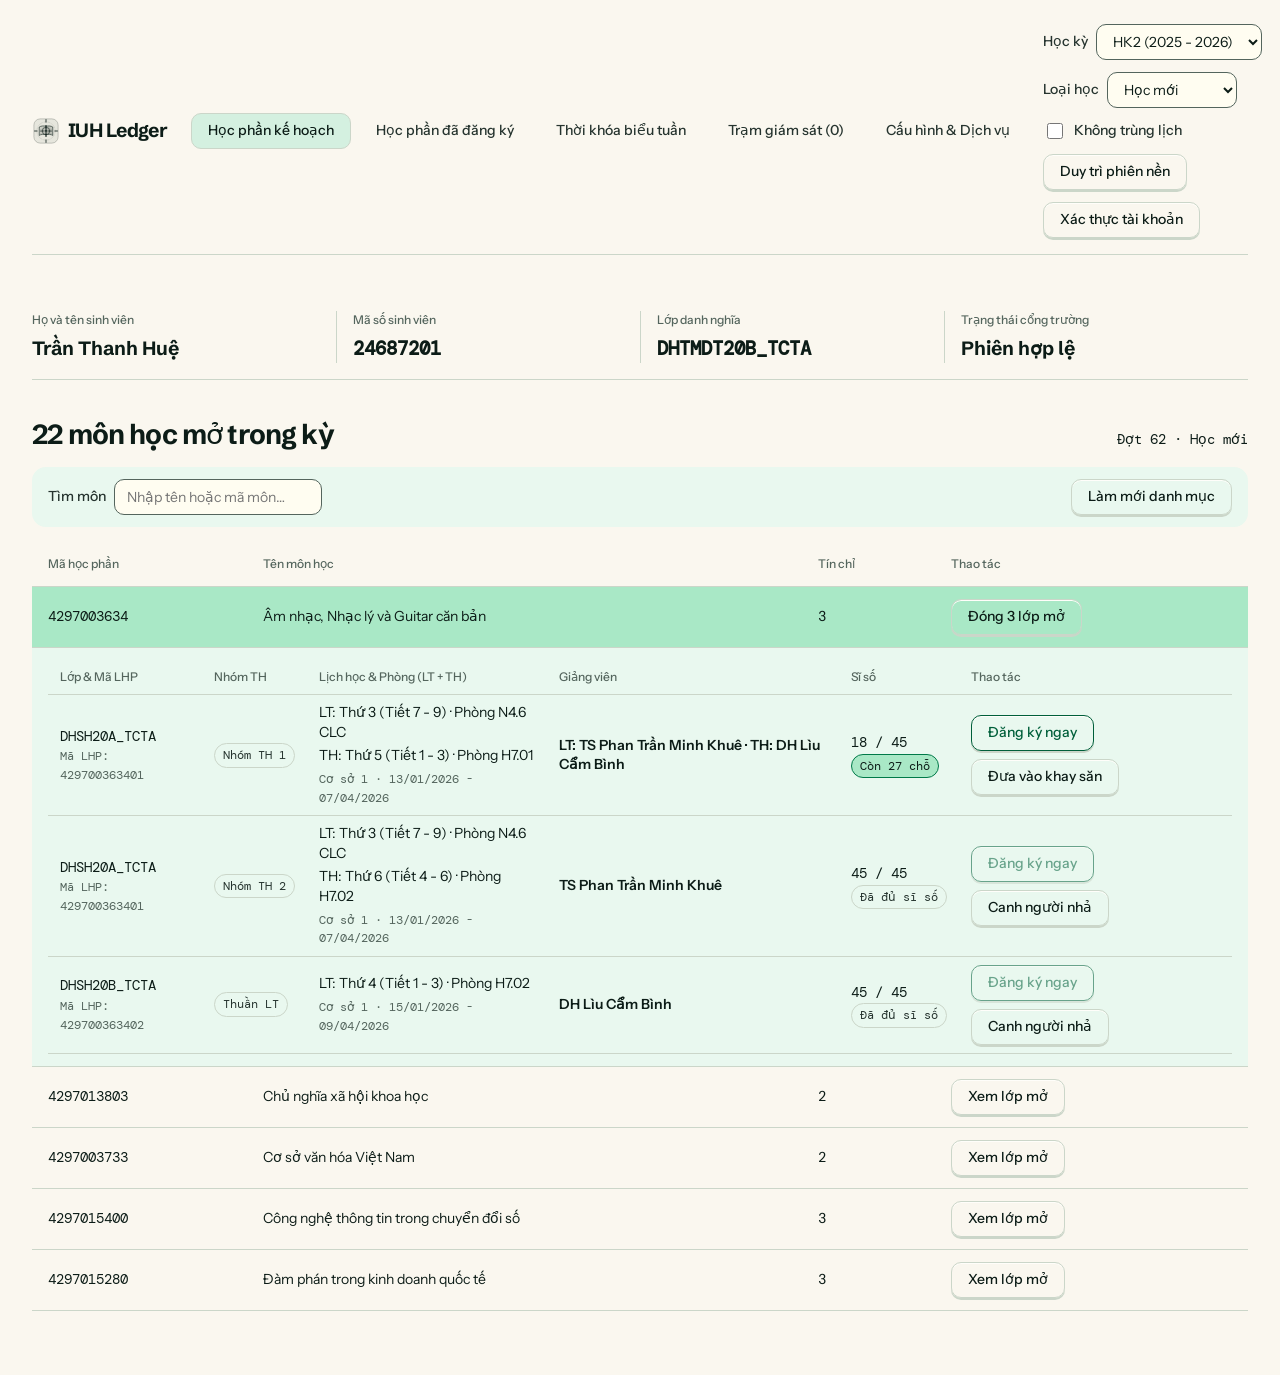
==== iuh_sniper/gui/index.html @ 6d338f67 "feat: initialize IUH Ledger desktop application with weekly schedule, watchdog, and settings" ====
<!DOCTYPE html>
<html lang="vi">
<head>
  <meta charset="UTF-8">
  <meta name="viewport" content="width=device-width, initial-scale=1.0">
  <title>Sổ cái đăng ký học phần IUH</title>
  <meta name="description" content="Trạm điều phối đăng ký học phần, tra cứu lịch giảng viên và canh lớp tự động trên cổng thông tin sinh viên IUH.">
  <link rel="preconnect" href="https://fonts.googleapis.com">
  <link rel="preconnect" href="https://fonts.gstatic.com" crossorigin>
  <link href="https://fonts.googleapis.com/css2?family=DM+Mono:wght@400;500&family=Instrument+Sans:wght@400;500&family=Schibsted+Grotesk:wght@700&display=swap" rel="stylesheet">
  <link rel="stylesheet" href="./app.css">
  <link rel="icon" href="data:image/svg+xml,%3Csvg xmlns='http://www.w3.org/2000/svg' viewBox='0 0 240 240'%3E%3Crect x='16' y='16' width='208' height='208' rx='54' fill='%23186e55'/%3E%3Ccircle cx='120' cy='120' r='78' stroke='white' stroke-width='4' stroke-dasharray='5 7' fill='none'/%3E%3Ccircle cx='120' cy='120' r='32' stroke='white' stroke-width='5' fill='none'/%3E%3Ccircle cx='120' cy='120' r='10' fill='%232eb68a'/%3E%3C/svg%3E">
</head>
<body>
  <div class="shell">
    <header class="topbar">
      <div class="topbar__left">
        <a href="#ledger" class="wordmark" aria-label="Trang chủ sổ đăng ký IUH">
          <svg class="wordmark-logo" viewBox="0 0 240 240" width="28" height="28" fill="none" aria-hidden="true">
            <rect x="16" y="16" width="208" height="208" rx="54" fill="currentColor" fill-opacity="0.08" stroke="currentColor" stroke-width="6" stroke-opacity="0.3"/>
            <line x1="120" y1="22" x2="120" y2="44" stroke="currentColor" stroke-width="7" stroke-linecap="round"/>
            <line x1="120" y1="196" x2="120" y2="218" stroke="currentColor" stroke-width="7" stroke-linecap="round"/>
            <line x1="22" y1="120" x2="44" y2="120" stroke="currentColor" stroke-width="7" stroke-linecap="round"/>
            <line x1="196" y1="120" x2="218" y2="120" stroke="currentColor" stroke-width="7" stroke-linecap="round"/>
            <circle cx="120" cy="120" r="78" stroke="currentColor" stroke-width="4" stroke-dasharray="5 7" stroke-opacity="0.4"/>
            <path d="M120 72 L120 168" stroke="currentColor" stroke-width="6" stroke-linecap="round"/>
            <path d="M120 80 C102 74, 76 76, 62 86 L62 158 C76 148, 102 146, 120 152" stroke="currentColor" stroke-width="5" stroke-linejoin="round" fill="currentColor" fill-opacity="0.12"/>
            <path d="M120 80 C138 74, 164 76, 178 86 L178 158 C164 148, 138 146, 120 152" stroke="currentColor" stroke-width="5" stroke-linejoin="round" fill="currentColor" fill-opacity="0.18"/>
            <line x1="72" y1="108" x2="110" y2="102" stroke="currentColor" stroke-width="3" stroke-linecap="round" stroke-opacity="0.3"/>
            <line x1="72" y1="124" x2="110" y2="118" stroke="currentColor" stroke-width="3" stroke-linecap="round" stroke-opacity="0.3"/>
            <line x1="72" y1="140" x2="110" y2="134" stroke="currentColor" stroke-width="3" stroke-linecap="round" stroke-opacity="0.3"/>
            <line x1="130" y1="102" x2="168" y2="108" stroke="currentColor" stroke-width="3" stroke-linecap="round" stroke-opacity="0.3"/>
            <line x1="130" y1="118" x2="168" y2="124" stroke="currentColor" stroke-width="3" stroke-linecap="round" stroke-opacity="0.3"/>
            <line x1="130" y1="134" x2="168" y2="140" stroke="currentColor" stroke-width="3" stroke-linecap="round" stroke-opacity="0.3"/>
            <circle cx="120" cy="120" r="32" stroke="currentColor" stroke-width="5"/>
            <line x1="74" y1="120" x2="104" y2="120" stroke="currentColor" stroke-width="6" stroke-linecap="round"/>
            <line x1="136" y1="120" x2="166" y2="120" stroke="currentColor" stroke-width="6" stroke-linecap="round"/>
            <line x1="120" y1="74" x2="120" y2="104" stroke="currentColor" stroke-width="6" stroke-linecap="round"/>
            <line x1="120" y1="136" x2="120" y2="166" stroke="currentColor" stroke-width="6" stroke-linecap="round"/>
            <circle cx="120" cy="120" r="10" fill="currentColor"/>
            <circle cx="120" cy="120" r="4" fill="var(--color-paper, #ffffff)"/>
          </svg>
          <span>IUH Ledger</span>
        </a>
        <nav class="nav-tabs" aria-label="Điều hướng học phần">
          <button type="button" class="tab-btn" id="tab-open" aria-selected="true" onclick="switchView('open')">Học phần kế hoạch</button>
          <button type="button" class="tab-btn" id="tab-registered" aria-selected="false" onclick="switchView('registered')">Học phần đã đăng ký</button>
          <button type="button" class="tab-btn" id="tab-schedule" aria-selected="false" onclick="switchView('schedule')">Thời khóa biểu tuần</button>
          <button type="button" class="tab-btn" id="tab-sniper" aria-selected="false" onclick="switchView('sniper')">Trạm giám sát (0)</button>
          <button type="button" class="tab-btn" id="tab-settings" aria-selected="false" onclick="switchView('settings')">Cấu hình &amp; Dịch vụ</button>
        </nav>
      </div>

      <div class="topbar__right">
        <div class="control-group">
          <label for="semester-select" class="control-label">Học kỳ</label>
          <select id="semester-select" name="semester" class="field-select" onchange="onSemesterChange(this.value)">
            <option value="66">HK3 (2026 - 2027)</option>
            <option value="65">HK2 (2026 - 2027)</option>
            <option value="64">HK1 (2026 - 2027)</option>
            <option value="63">HK3 (2025 - 2026)</option>
            <option value="62" selected>HK2 (2025 - 2026)</option>
            <option value="61">HK1 (2025 - 2026)</option>
            <option value="60">HK3 (2024 - 2025)</option>
            <option value="59">HK2 (2024 - 2025)</option>
            <option value="58">HK1 (2024 - 2025)</option>
          </select>
        </div>

        <div class="control-group">
          <label for="loai-dk-select" class="control-label">Loại học</label>
          <select id="loai-dk-select" name="loai_dk" class="field-select" onchange="onFilterChange()">
            <option value="1" selected>Học mới</option>
            <option value="2">Học lại</option>
            <option value="3">Học cải thiện</option>
          </select>
        </div>

        <label for="chk-no-conflict" class="checkbox-control">
          <input type="checkbox" id="chk-no-conflict" name="no_conflict" onchange="onFilterChange()">
          <span>Không trùng lịch</span>
        </label>

        <button type="button" class="btn" id="btn-radar-toggle" onclick="toggleRadar()">
          <span id="radar-label">Duy trì phiên nền</span>
        </button>

        <button type="button" class="btn" id="btn-auth-modal" onclick="openLoginModal()">
          Xác thực tài khoản
        </button>
      </div>
    </header>

    <section class="student-bar" aria-label="Hồ sơ sinh viên đang phiên">
      <div class="stat-item">
        <span class="stat-title">Họ và tên sinh viên</span>
        <span class="stat-value" id="profile-name">Trần Thanh Huệ</span>
      </div>
      <div class="stat-item">
        <span class="stat-title">Mã số sinh viên</span>
        <span class="stat-value mono" id="profile-mssv">24687201</span>
      </div>
      <div class="stat-item">
        <span class="stat-title">Lớp danh nghĩa</span>
        <span class="stat-value mono" id="profile-class">DHTMDT20B_TCTA</span>
      </div>
      <div class="stat-item">
        <span class="stat-title">Trạng thái cổng trường</span>
        <span class="stat-value" id="portal-status">Phiên hợp lệ</span>
      </div>
    </section>

    <main class="work-grid" id="ledger">
      <!-- LEFT COLUMN: MAIN LEDGER -->
      <section class="ledger-section" id="view-open" aria-labelledby="heading-open-subjects">
        <div class="section-header">
          <h1 id="heading-open-subjects">22 môn học mở trong kỳ</h1>
          <span class="mono" id="subject-count-meta">Đợt 62 · Học mới</span>
        </div>

        <div class="filter-bar">
          <div class="control-group">
            <label for="subject-search" class="control-label">Tìm môn</label>
            <input type="search" id="subject-search" name="search" class="field-input" placeholder="Nhập tên hoặc mã môn…" oninput="filterSubjects(this.value)">
          </div>
          <button type="button" class="btn" onclick="reloadSubjects()">Làm mới danh mục</button>
        </div>

        <div id="inline-action-banner" class="inline-banner" role="status" aria-live="polite" hidden></div>

        <!-- STATE 1: LOADING -->
        <div class="state-panel" id="state-loading" hidden>
          <h2>Đang đồng bộ danh mục môn học từ cổng trường</h2>
          <div class="skeleton-line"></div>
          <div class="skeleton-line"></div>
          <div class="skeleton-line"></div>
        </div>

        <!-- STATE 2: EMPTY -->
        <div class="state-panel" id="state-empty" hidden>
          <h2>Chưa có môn học nào mở trong học kỳ này</h2>
          <p>Học kỳ được chọn hiện chưa công bố danh sách học phần cho khóa của bạn.</p>
          <button type="button" class="btn" onclick="onSemesterChange('62')">Chuyển về HK2 (2025 - 2026)</button>
        </div>

        <!-- STATE 3: ERROR -->
        <div class="state-panel" id="state-error" hidden>
          <h2>Không thể tải dữ liệu từ sv.iuh.edu.vn</h2>
          <p id="error-detail-text">Phiên làm việc đã hết hạn hoặc máy chủ trường đang phản hồi chậm.</p>
          <button type="button" class="btn" onclick="openLoginModal()">Xác thực lại phiên</button>
        </div>

        <!-- STATE 4: FULL LEDGER TABLE -->
        <div id="state-full">
          <table class="ledger-table" aria-label="Danh mục môn học chờ đăng ký">
            <thead>
              <tr>
                <th scope="col">Mã học phần</th>
                <th scope="col">Tên môn học</th>
                <th scope="col">Tín chỉ</th>
                <th scope="col">Thao tác</th>
              </tr>
            </thead>
            <tbody id="subjects-tbody">
              <tr class="ledger-row ledger-row--selected" data-mamh="003634" data-mahp="4297003634" data-mamoncha="" tabindex="0" aria-expanded="true" onmouseenter="prefetchSubjectClasses('003634', '4297003634', 'Âm nhạc, Nhạc lý và Guitar căn bản', '')" onclick="inspectSubjectClasses('003634', '4297003634', 'Âm nhạc, Nhạc lý và Guitar căn bản', '')" onkeydown="handleRowKey(event, '003634', '4297003634', 'Âm nhạc, Nhạc lý và Guitar căn bản', '')">
                <td class="mono">4297003634</td>
                <td>Âm nhạc, Nhạc lý và Guitar căn bản</td>
                <td class="num">3</td>
                <td>
                  <button type="button" class="btn" id="btn-inspect-003634" onclick="event.stopPropagation(); inspectSubjectClasses('003634', '4297003634', 'Âm nhạc, Nhạc lý và Guitar căn bản', '')">Đóng 3 lớp mở</button>
                </td>
              </tr>
              <tr id="drawer-003634">
                <td colspan="4" class="class-drawer">
                  <table class="ledger-table" aria-label="Danh sách lớp học phần Âm nhạc">
                    <thead>
                      <tr>
                        <th scope="col">Lớp &amp; Mã LHP</th>
                        <th scope="col">Nhóm TH</th>
                        <th scope="col">Lịch học &amp; Phòng (LT + TH)</th>
                        <th scope="col">Giảng viên</th>
                        <th scope="col">Sĩ số</th>
                        <th scope="col">Thao tác</th>
                      </tr>
                    </thead>
                    <tbody>
                      <tr>
                        <td>
                          <div class="mono">DHSH20A_TCTA</div>
                          <div class="schedule-meta">Mã LHP: 429700363401</div>
                        </td>
                        <td><span class="stamp-badge stamp-badge--neutral">Nhóm TH 1</span></td>
                        <td>
                          <div class="schedule-stack">
                            <div class="schedule-line">LT: Thứ 3 (Tiết 7 - 9) · Phòng N4.6 CLC</div>
                            <div class="schedule-line">TH: Thứ 5 (Tiết 1 - 3) · Phòng H7.01</div>
                            <div class="schedule-meta">Cơ sở 1 · 13/01/2026 - 07/04/2026</div>
                          </div>
                        </td>
                        <td>
                          <div class="lecturer-name">LT: TS Phan Trần Minh Khuê · TH: DH Lìu Cẩm Bình</div>
                        </td>
                        <td>
                          <div class="mono">18 / 45</div>
                          <div><span class="stamp-badge">Còn 27 chỗ</span></div>
                        </td>
                        <td>
                          <div class="btn-row-actions">
                            <button type="button" class="btn btn--accent-outline" onclick="triggerDirectRegister('62', 'CqLpKkViKTvbXLsCooUfPg', 1, 1, '', 'Âm nhạc, Nhạc lý và Guitar căn bản', 'DHSH20A_TCTA')">Đăng ký ngay</button>
                            <button type="button" class="btn" onclick="addTargetToQueue('62', '003634', '4297003634', 'Âm nhạc, Nhạc lý và Guitar căn bản', 'CqLpKkViKTvbXLsCooUfPg', 'DHSH20A_TCTA', 1, 1, '')">Đưa vào khay săn</button>
                          </div>
                        </td>
                      </tr>
                      <tr>
                        <td>
                          <div class="mono">DHSH20A_TCTA</div>
                          <div class="schedule-meta">Mã LHP: 429700363401</div>
                        </td>
                        <td><span class="stamp-badge stamp-badge--neutral">Nhóm TH 2</span></td>
                        <td>
                          <div class="schedule-stack">
                            <div class="schedule-line">LT: Thứ 3 (Tiết 7 - 9) · Phòng N4.6 CLC</div>
                            <div class="schedule-line">TH: Thứ 6 (Tiết 4 - 6) · Phòng H7.02</div>
                            <div class="schedule-meta">Cơ sở 1 · 13/01/2026 - 07/04/2026</div>
                          </div>
                        </td>
                        <td>
                          <div class="lecturer-name">TS Phan Trần Minh Khuê</div>
                        </td>
                        <td>
                          <div class="mono">45 / 45</div>
                          <div><span class="stamp-badge stamp-badge--neutral">Đã đủ sĩ số</span></div>
                        </td>
                        <td>
                          <div class="btn-row-actions">
                            <button type="button" class="btn btn--accent-outline" disabled>Đăng ký ngay</button>
                            <button type="button" class="btn" onclick="addTargetToQueue('62', '003634', '4297003634', 'Âm nhạc, Nhạc lý và Guitar căn bản', 'CqLpKkViKTvbXLsCooUfPg', 'DHSH20A_TCTA', 2, 1, '')">Canh người nhả</button>
                          </div>
                        </td>
                      </tr>
                      <tr>
                        <td>
                          <div class="mono">DHSH20B_TCTA</div>
                          <div class="schedule-meta">Mã LHP: 429700363402</div>
                        </td>
                        <td><span class="stamp-badge stamp-badge--neutral">Thuần LT</span></td>
                        <td>
                          <div class="schedule-stack">
                            <div class="schedule-line">LT: Thứ 4 (Tiết 1 - 3) · Phòng H7.02</div>
                            <div class="schedule-meta">Cơ sở 1 · 15/01/2026 - 09/04/2026</div>
                          </div>
                        </td>
                        <td>
                          <div class="lecturer-name">DH Lìu Cẩm Bình</div>
                        </td>
                        <td>
                          <div class="mono">45 / 45</div>
                          <div><span class="stamp-badge stamp-badge--neutral">Đã đủ sĩ số</span></div>
                        </td>
                        <td>
                          <div class="btn-row-actions">
                            <button type="button" class="btn btn--accent-outline" disabled>Đăng ký ngay</button>
                            <button type="button" class="btn" onclick="addTargetToQueue('62', '003634', '4297003634', 'Âm nhạc, Nhạc lý và Guitar căn bản', 'sLeefKjYzKhtMOL0u6nFtg', 'DHSH20B_TCTA', null, 1, '')">Canh người nhả</button>
                          </div>
                        </td>
                      </tr>
                    </tbody>
                  </table>
                </td>
              </tr>
              <tr class="ledger-row" data-mamh="013803" data-mahp="4297013803" data-mamoncha="" tabindex="0" aria-expanded="false" onmouseenter="prefetchSubjectClasses('013803', '4297013803', 'Chủ nghĩa xã hội khoa học', '')" onclick="inspectSubjectClasses('013803', '4297013803', 'Chủ nghĩa xã hội khoa học', '')" onkeydown="handleRowKey(event, '013803', '4297013803', 'Chủ nghĩa xã hội khoa học', '')">
                <td class="mono">4297013803</td>
                <td>Chủ nghĩa xã hội khoa học</td>
                <td class="num">2</td>
                <td>
                  <button type="button" class="btn" id="btn-inspect-013803" onclick="event.stopPropagation(); inspectSubjectClasses('013803', '4297013803', 'Chủ nghĩa xã hội khoa học', '')">Xem lớp mở</button>
                </td>
              </tr>
              <tr class="ledger-row" data-mamh="003733" data-mahp="4297003733" data-mamoncha="" tabindex="0" aria-expanded="false" onmouseenter="prefetchSubjectClasses('003733', '4297003733', 'Cơ sở văn hóa Việt Nam', '')" onclick="inspectSubjectClasses('003733', '4297003733', 'Cơ sở văn hóa Việt Nam', '')" onkeydown="handleRowKey(event, '003733', '4297003733', 'Cơ sở văn hóa Việt Nam', '')">
                <td class="mono">4297003733</td>
                <td>Cơ sở văn hóa Việt Nam</td>
                <td class="num">2</td>
                <td>
                  <button type="button" class="btn" id="btn-inspect-003733" onclick="event.stopPropagation(); inspectSubjectClasses('003733', '4297003733', 'Cơ sở văn hóa Việt Nam', '')">Xem lớp mở</button>
                </td>
              </tr>
              <tr class="ledger-row" data-mamh="015400" data-mahp="4297015400" data-mamoncha="" tabindex="0" aria-expanded="false" onmouseenter="prefetchSubjectClasses('015400', '4297015400', 'Công nghệ thông tin trong chuyển đổi số', '')" onclick="inspectSubjectClasses('015400', '4297015400', 'Công nghệ thông tin trong chuyển đổi số', '')" onkeydown="handleRowKey(event, '015400', '4297015400', 'Công nghệ thông tin trong chuyển đổi số', '')">
                <td class="mono">4297015400</td>
                <td>Công nghệ thông tin trong chuyển đổi số</td>
                <td class="num">3</td>
                <td>
                  <button type="button" class="btn" id="btn-inspect-015400" onclick="event.stopPropagation(); inspectSubjectClasses('015400', '4297015400', 'Công nghệ thông tin trong chuyển đổi số', '')">Xem lớp mở</button>
                </td>
              </tr>
              <tr class="ledger-row" data-mamh="015280" data-mahp="4297015280" data-mamoncha="" tabindex="0" aria-expanded="false" onmouseenter="prefetchSubjectClasses('015280', '4297015280', 'Đàm phán trong kinh doanh quốc tế', '')" onclick="inspectSubjectClasses('015280', '4297015280', 'Đàm phán trong kinh doanh quốc tế', '')" onkeydown="handleRowKey(event, '015280', '4297015280', 'Đàm phán trong kinh doanh quốc tế', '')">
                <td class="mono">4297015280</td>
                <td>Đàm phán trong kinh doanh quốc tế</td>
                <td class="num">3</td>
                <td>
                  <button type="button" class="btn" id="btn-inspect-015280" onclick="event.stopPropagation(); inspectSubjectClasses('015280', '4297015280', 'Đàm phán trong kinh doanh quốc tế', '')">Xem lớp mở</button>
                </td>
              </tr>
            </tbody>
          </table>
        </div>
      </section>

      <!-- REGISTERED COURSES VIEW (Hidden by default, shown when tab switched) -->
      <section class="ledger-section" id="view-registered" aria-labelledby="heading-registered" hidden>
        <div class="section-header">
          <h2 id="heading-registered">6 lớp học phần đã đăng ký (18 tín chỉ)</h2>
          <span class="mono" id="registered-tuition-total">21.600.000 VND</span>
        </div>

        <table class="ledger-table" aria-label="Các lớp đã đăng ký trong kỳ">
          <thead>
            <tr>
              <th scope="col">Mã lớp</th>
              <th scope="col">Môn học</th>
              <th scope="col">Lớp dự kiến</th>
              <th scope="col">Tín chỉ</th>
              <th scope="col">Nhóm TH</th>
              <th scope="col">Học phí</th>
              <th scope="col">Trạng thái</th>
              <th scope="col">Thao tác</th>
            </tr>
          </thead>
          <tbody id="registered-tbody">
            <tr class="ledger-row" tabindex="0" onclick="inspectRegisteredSchedule('10393865', 'b2mZrrfJsGQeNAjxeLMM2Q', 'Cơ sở dữ liệu', 'DHTMDT20B_TCTA')">
              <td class="mono">429701765902</td>
              <td>Cơ sở dữ liệu</td>
              <td class="mono">DHTMDT20B_TCTA</td>
              <td class="num">3</td>
              <td class="mono">1</td>
              <td class="mono">3.600.000</td>
              <td><span class="stamp-badge stamp-badge--neutral">Đã khóa</span></td>
              <td>
                <button type="button" class="btn" onclick="event.stopPropagation(); cancelCourse('10393865', 'b2mZrrfJsGQeNAjxeLMM2Q', 'Cơ sở dữ liệu')">Hủy lớp</button>
              </td>
            </tr>
            <tr class="ledger-row" tabindex="0" onclick="inspectRegisteredSchedule('10564522', 'J0Z1G6nI0znCk3Pca9PGag', 'Hệ thống thông tin quản lý', 'DHTMDT20A_TCTA')">
              <td class="mono">429701760701</td>
              <td>Hệ thống thông tin quản lý</td>
              <td class="mono">DHTMDT20A_TCTA</td>
              <td class="num">3</td>
              <td class="mono">1</td>
              <td class="mono">3.600.000</td>
              <td><span class="stamp-badge stamp-badge--neutral">Đã khóa</span></td>
              <td>
                <button type="button" class="btn" onclick="event.stopPropagation(); cancelCourse('10564522', 'J0Z1G6nI0znCk3Pca9PGag', 'Hệ thống thông tin quản lý')">Hủy lớp</button>
              </td>
            </tr>
            <tr class="ledger-row" tabindex="0" onclick="inspectRegisteredSchedule('10393826', '2f6Id5luboX68j_T-g8JHA', 'Kinh tế lượng', 'DHTMDT20B_TCTA')">
              <td class="mono">429700402909</td>
              <td>Kinh tế lượng</td>
              <td class="mono">DHTMDT20B_TCTA</td>
              <td class="num">3</td>
              <td class="mono">Không</td>
              <td class="mono">3.600.000</td>
              <td><span class="stamp-badge stamp-badge--neutral">Đã khóa</span></td>
              <td>
                <button type="button" class="btn" onclick="event.stopPropagation(); cancelCourse('10393826', '2f6Id5luboX68j_T-g8JHA', 'Kinh tế lượng')">Hủy lớp</button>
              </td>
            </tr>
          </tbody>
        </table>
      </section>

      <!-- WEEKLY ACADEMIC SCHEDULE VIEW (Ported from IUH XemLichHocTuan Image #1 via /skill:xia) -->
      <section class="ledger-section" id="view-schedule" aria-labelledby="heading-schedule" hidden>
        <div class="section-header">
          <div class="schedule-header-controls">
            <h2 id="heading-schedule">Thời khóa biểu tuần (26/10/2026 - 01/11/2026)</h2>
            <div class="btn-group-segmented" role="group" aria-label="Chế độ hiển thị thời khóa biểu">
              <button type="button" class="btn btn-segmented active" id="btn-sched-mode-official" onclick="setScheduleMode('official')">Lịch chính thức</button>
              <button type="button" class="btn btn-segmented" id="btn-sched-mode-preview" onclick="setScheduleMode('preview')">Lịch dự kiến ghép lớp</button>
            </div>
          </div>
          <span class="mono" id="schedule-stat-meta">7 buổi học · 18 tín chỉ</span>
        </div>

        <!-- SCHEDULE CLASSIFICATION LEGEND (5 nhóm màu chuẩn từ cổng sv.iuh.edu.vn) -->
        <div class="schedule-legend" aria-label="Chú giải phân loại lịch học">
          <div class="legend-item"><span class="legend-pill legend-pill--theory"></span><span>Lịch học lý thuyết</span></div>
          <div class="legend-item"><span class="legend-pill legend-pill--practice"></span><span>Lịch học thực hành</span></div>
          <div class="legend-item"><span class="legend-pill legend-pill--online"></span><span>Lịch học trực tuyến</span></div>
          <div class="legend-item"><span class="legend-pill legend-pill--exam"></span><span>Lịch thi</span></div>
          <div class="legend-item"><span class="legend-pill legend-pill--suspended"></span><span>Lịch tạm ngưng</span></div>
        </div>

        <!-- TIMETABLE GRID MATRIX (7 ngày x 3 ca học: Sáng, Chiều, Tối) -->
        <div class="schedule-scroll-wrap">
          <table class="schedule-matrix-table" aria-label="Ma trận thời khóa biểu tuần">
            <thead>
              <tr>
                <th scope="col" class="th-shift">Ca học</th>
                <th scope="col" class="th-weekday">Thứ 2<span class="date-chip">26/10/2026</span></th>
                <th scope="col" class="th-weekday">Thứ 3<span class="date-chip">27/10/2026</span></th>
                <th scope="col" class="th-weekday">Thứ 4<span class="date-chip">28/10/2026</span></th>
                <th scope="col" class="th-weekday">Thứ 5<span class="date-chip">29/10/2026</span></th>
                <th scope="col" class="th-weekday">Thứ 6<span class="date-chip">30/10/2026</span></th>
                <th scope="col" class="th-weekday">Thứ 7<span class="date-chip">31/10/2026</span></th>
                <th scope="col" class="th-weekday">Chủ nhật<span class="date-chip">01/11/2026</span></th>
              </tr>
            </thead>
            <tbody>
              <!-- CA SÁNG (Tiết 1 -> 6) -->
              <tr>
                <th scope="row" class="td-shift-label">
                  <span class="shift-name">Sáng</span>
                  <span class="shift-sub">Tiết 1 - 6</span>
                </th>
                <td class="sched-cell" id="sched-slot-sang-2"></td>
                <td class="sched-cell" id="sched-slot-sang-3"></td>
                <td class="sched-cell" id="sched-slot-sang-4"></td>
                <td class="sched-cell" id="sched-slot-sang-5"></td>
                <td class="sched-cell" id="sched-slot-sang-6"></td>
                <td class="sched-cell" id="sched-slot-sang-7"></td>
                <td class="sched-cell" id="sched-slot-sang-CN"></td>
              </tr>
              <!-- CA CHIỀU (Tiết 7 -> 12) -->
              <tr>
                <th scope="row" class="td-shift-label">
                  <span class="shift-name">Chiều</span>
                  <span class="shift-sub">Tiết 7 - 12</span>
                </th>
                <td class="sched-cell" id="sched-slot-chieu-2"></td>
                <td class="sched-cell" id="sched-slot-chieu-3"></td>
                <td class="sched-cell" id="sched-slot-chieu-4"></td>
                <td class="sched-cell" id="sched-slot-chieu-5"></td>
                <td class="sched-cell" id="sched-slot-chieu-6"></td>
                <td class="sched-cell" id="sched-slot-chieu-7"></td>
                <td class="sched-cell" id="sched-slot-chieu-CN"></td>
              </tr>
              <!-- CA TỐI (Tiết 13 -> 16) -->
              <tr>
                <th scope="row" class="td-shift-label">
                  <span class="shift-name">Tối</span>
                  <span class="shift-sub">Tiết 13 - 16</span>
                </th>
                <td class="sched-cell" id="sched-slot-toi-2"></td>
                <td class="sched-cell" id="sched-slot-toi-3"></td>
                <td class="sched-cell" id="sched-slot-toi-4"></td>
                <td class="sched-cell" id="sched-slot-toi-5"></td>
                <td class="sched-cell" id="sched-slot-toi-6"></td>
                <td class="sched-cell" id="sched-slot-toi-7"></td>
                <td class="sched-cell" id="sched-slot-toi-CN"></td>
              </tr>
            </tbody>
          </table>
        </div>
      </section>

      <!-- RIGHT COLUMN: SIGNATURE DOSE TRAY (SLOT SNIPER QUEUE) -->
      <!-- TAB 3: SNIPER & RADAR COMMAND CENTER -->
      <section class="ledger-section" id="view-sniper" aria-labelledby="heading-sniper-station" hidden>
        <div class="section-header">
          <h2 id="heading-sniper-station">Hàng đợi mục tiêu giám sát (0)</h2>
          <div class="btn-row-actions">
            <button type="button" class="btn" onclick="clearAllTargets()">Xóa toàn bộ</button>
          </div>
        </div>

        <div class="station-grid">
          <!-- LEFT COLUMN: TARGETS TABLE OR EMPTY STATE -->
          <div class="station-main">
            <div class="state-panel" id="sniper-empty-state">
              <h2>Hàng đợi giám sát chưa có mục tiêu</h2>
              <p>Chuyển sang thẻ Học phần kế hoạch và chọn Thêm vào hàng đợi giám sát đối với lớp học phần cần theo dõi.</p>
              <button type="button" class="btn" onclick="switchView('open')">Xem học phần kế hoạch</button>
            </div>

            <table class="ledger-table" id="sniper-targets-table" aria-label="Bảng mục tiêu giám sát đăng ký" hidden>
              <thead>
                <tr>
                  <th scope="col">Môn học &amp; Lớp</th>
                  <th scope="col">Nhóm TH</th>
                  <th scope="col">Loại học</th>
                  <th scope="col">Sĩ số &amp; Chỗ</th>
                  <th scope="col">Độ trễ</th>
                  <th scope="col">Thao tác</th>
                </tr>
              </thead>
              <tbody id="sniper-targets-tbody">
              </tbody>
            </table>
          </div>

          <!-- RIGHT COLUMN: CONTROLS & LIVE TELEMETRY CONSOLE -->
          <aside class="plastic-tray" aria-labelledby="heading-engine-controls">
            <div class="section-header">
              <h2 id="heading-engine-controls">Động cơ giám sát &amp; Duy trì phiên</h2>
              <span class="stamp-badge" id="sniper-state-badge">Sẵn sàng</span>
            </div>

            <div class="control-group">
              <label for="sniper-interval-select" class="control-label">Chu kỳ thăm dò</label>
              <select id="sniper-interval-select" class="field-select">
                <option value="500">500 ms (Tối đa tốc độ - Giờ G)</option>
                <option value="1000">1000 ms (Nhanh)</option>
                <option value="1500" selected>1500 ms (Khuyên dùng)</option>
                <option value="3000">3000 ms (An toàn)</option>
              </select>
            </div>

            <div class="btn-row-actions">
              <button type="button" class="btn btn--primary" id="btn-sniper-start" onclick="toggleSniperLoop()">
                Kích hoạt tự động ghi danh
              </button>
              <button type="button" class="btn" onclick="runSniperSweepOnce()">
                Kiểm tra chỗ trống (1 lượt)
              </button>
            </div>

            <div class="ticket-stub" id="radar-control-card">
              <div>
                <strong>Duy trì phiên nền 24/7</strong>
                <div class="schedule-meta" id="radar-last-ping">09:38, 200 OK</div>
              </div>
              <button type="button" class="btn" onclick="pingRadarNow()">Ping ngay</button>
            </div>

            <div class="section-header" style="margin-top: var(--space-xs);">
              <span class="control-label">Nhật ký sự kiện thời gian thực</span>
              <button type="button" class="btn" style="height: 28px; padding-inline: var(--space-xs); font-size: var(--text-xs);" onclick="clearTelemetryLog()">Xóa nhật ký</button>
            </div>

            <div class="telemetry-box" id="sniper-telemetry-log" role="log" aria-live="polite">
              <div class="telemetry-entry">
                <span class="mono">[Khởi động]</span>
                <span>Trạm giám sát đăng ký sẵn sàng kết nối.</span>
              </div>
            </div>
          </aside>
        </div>
      </section>

      <!-- TAB 5: SYSTEM & BACKGROUND JOB SETTINGS VIEW -->
      <section class="ledger-section" id="view-settings" aria-labelledby="heading-settings" hidden>
        <div class="section-header">
          <h2 id="heading-settings">Cấu hình hệ thống &amp; Dịch vụ nền</h2>
          <span class="stamp-badge" id="settings-save-status">Đã đồng bộ</span>
        </div>

        <div class="settings-grid">
          <!-- COLUMN 1: BACKGROUND SERVICES CONFIG -->
          <div class="settings-card">
            <h3>Dịch vụ duy trì phiên nền (Heartbeat Service)</h3>
            <p>Tự động gửi tín hiệu giữ phiên làm việc với cổng nhà trường, ngăn chặn ngắt kết nối đột ngột khi treo máy lâu.</p>

            <div class="form-field">
              <label for="cfg-heartbeat-interval" class="control-label">Thời gian chu kỳ Heartbeat (giây)</label>
              <select id="cfg-heartbeat-interval" class="field-select">
                <option value="30">30 giây (Liên tục)</option>
                <option value="60">60 giây (Tiêu chuẩn)</option>
                <option value="62" selected>62 giây (Khuyên dùng - IUH Default)</option>
                <option value="120">120 giây (Tiết kiệm băng thông)</option>
                <option value="300">300 giây (5 phút)</option>
              </select>
              <div class="helper-line">Thời gian đề xuất: 62 giây để vượt qua timeout của cổng sv.iuh.edu.vn.</div>
            </div>

            <h3 style="margin-top: var(--space-md);">Động cơ giám sát đăng ký (Watchdog)</h3>
            <p>Cấu hình tần suất thăm dò và chính sách an toàn khi quét tìm chỗ trống.</p>

            <div class="form-field">
              <label for="cfg-sniper-interval" class="control-label">Chu kỳ thăm dò hàng đợi (mili-giây)</label>
              <select id="cfg-sniper-interval" class="field-select">
                <option value="500">500 ms (Tối đa tốc độ - Giờ G)</option>
                <option value="1000">1000 ms (Nhanh)</option>
                <option value="1500" selected>1500 ms (Cân bằng &amp; Ổn định)</option>
                <option value="3000">3000 ms (An toàn)</option>
              </select>
            </div>

            <div class="form-field">
              <label for="cfg-auto-swap" class="checkbox-control">
                <input type="checkbox" id="cfg-auto-swap" checked>
                <span>Tự động đổi lớp: Nếu cùng môn học đã có lớp cũ, tự động hủy để đăng ký lớp mới</span>
              </label>
            </div>

            <div class="form-field">
              <label for="cfg-audio-chime" class="checkbox-control">
                <input type="checkbox" id="cfg-audio-chime" checked>
                <span>Phát chuông âm thanh Web Audio khi đăng ký thành công hoặc có slot mở</span>
              </label>
            </div>
          </div>

          <!-- COLUMN 2: REMOTE INTEGRATION & SESSION DIAGNOSTICS -->
          <div class="settings-card">
            <h3>Thông báo từ xa qua Telegram Bot</h3>
            <p>Nhận thông báo báo cáo tức thì về điện thoại ngay khi trạm giám sát ghi danh thành công lớp học phần.</p>

            <div class="form-field">
              <label for="cfg-telegram-token" class="control-label">Telegram Bot Token</label>
              <input type="text" id="cfg-telegram-token" class="field-input mono" placeholder="123456789:ABCdefGhIJKlmNoPQRsTUVwxyZ">
              <div class="helper-line">Tạo bot qua @BotFather trên Telegram để nhận mã Token bảo mật.</div>
            </div>

            <div class="form-field">
              <label for="cfg-telegram-chatid" class="control-label">Telegram Chat ID</label>
              <input type="text" id="cfg-telegram-chatid" class="field-input mono" placeholder="Ví dụ: 987654321">
              <div class="helper-line">Chat ID của tài khoản hoặc nhóm nhận thông báo.</div>
            </div>

            <h3 style="margin-top: var(--space-md);">Thông tin phiên &amp; Trạng thái kết nối</h3>
            <div class="ticket-stub">
              <div>
                <strong>Cổng trường sv.iuh.edu.vn</strong>
                <div class="schedule-meta" id="settings-session-summary">Tài khoản 24687201 · Session hoạt động</div>
              </div>
              <button type="button" class="btn" onclick="openLoginModal()">Xác thực lại</button>
            </div>

            <div class="btn-row-actions" style="margin-top: var(--space-lg);">
              <button type="button" class="btn btn--primary" id="btn-save-settings" onclick="saveSettingsFromForm()">
                Lưu cấu hình hệ thống
              </button>
              <button type="button" class="btn" onclick="testNotificationChime()">
                Thử chuông âm thanh
              </button>
            </div>
          </div>
        </div>
      </section>
    </main>
  </div>

  <!-- AUTHENTICATION & CAPTCHA DIALOG -->
  <div class="modal-backdrop" id="login-modal" role="dialog" aria-modal="true" aria-labelledby="modal-login-title" hidden>
    <form class="modal-dialog" id="login-form" onsubmit="submitNativeLogin(event)">
      <div class="section-header">
        <h2 id="modal-login-title">Xác thực tài khoản &amp; Quản lý phiên</h2>
        <button type="button" class="btn" onclick="closeLoginModal()">Đóng</button>
      </div>

      <!-- SESSION DIAGNOSTICS STRIP -->
      <div class="ticket-stub" id="modal-session-diag" style="margin-bottom: var(--space-sm);">
        <div>
          <strong>Trạng thái phiên làm việc</strong>
          <div class="schedule-meta" id="modal-session-text">Đang kết nối: sv.iuh.edu.vn · Cookie ASC.AUTH</div>
        </div>
        <button type="button" class="btn" style="height: 28px; padding-inline: var(--space-xs); font-size: var(--text-xs);" onclick="logoutSession()">Đăng xuất</button>
      </div>

      <p>Mật khẩu được mã hóa cục bộ chuẩn AES-128-CBC trước khi gửi tới máy chủ nhà trường.</p>

      <div class="form-field">
        <label for="login-username" class="control-label">Mã số sinh viên</label>
        <input type="text" id="login-username" name="username" class="field-input mono" placeholder="Nhập mã số sinh viên…" autocomplete="username" inputmode="numeric" required>
      </div>

      <div class="form-field">
        <label for="login-password" class="control-label">Mật khẩu cổng thông tin</label>
        <input type="password" id="login-password" name="password" class="field-input" placeholder="Nhập mật khẩu cổng thông tin…" autocomplete="current-password" required>
      </div>

      <div class="form-field">
        <label for="login-captcha" class="control-label">Mã bảo vệ (4 ký tự trong ảnh)</label>
        <div class="captcha-row">
          <div class="captcha-frame">
            <img id="captcha-preview-img" class="captcha-img" src="./captcha.jpg" width="138" height="42" alt="Ảnh mã bảo vệ 4 ký tự từ cổng thông tin sinh viên IUH">
          </div>
          <button type="button" class="btn" id="btn-refresh-captcha" onclick="refreshCaptcha()">Đổi ảnh</button>
        </div>
        <input type="text" id="login-captcha" name="captcha" class="field-input mono" placeholder="Nhập 4 ký tự hiển thị ở trên…" maxlength="6" autocomplete="off" required>
        <div class="helper-line" id="login-feedback">Ảnh mã bảo vệ được tải trực tiếp từ sv.iuh.edu.vn.</div>
      </div>

      <div class="btn-row-actions">
        <button type="submit" class="btn btn--primary" id="btn-submit-login">
          Đăng nhập và lưu phiên
        </button>
        <button type="button" class="btn" onclick="closeLoginModal()">
          Hủy bỏ
        </button>
      </div>
    </form>
  </div>

  <script src="./app.js"></script>
</body>
</html>
---- iuh_sniper/gui/app.css ----
/* Hallmark · shape: app screen · genre: modern-minimal · theme: Dose (deal 2/3, seed iuh-course-registration-ledger-750f·2a371e43·2026-10-27·r0)
 * nav: top bar · signature: registration ledger with inline slot queue · states: loading, empty, error · dose: white
 * axes: light/grotesk-sans/chromatic-green · posture: committed · contrast: pass · v2.0.0 */
/* Hallmark · pre-emit critique: P5 H5 E5 S5 R5 V5 · weakest: S, generic student portal look; anchored the screen in the live registration ledger and pharmacy-labelled slot tickets */
@import url("./tokens.css");
@import url("./base.css");

body {
  background-color: var(--color-paper);
  color: var(--color-ink);
  font-family: var(--font-body);
  font-size: var(--text-sm);
}

.shell {
  width: 100%;
  max-width: var(--container);
  margin-inline: auto;
  padding: var(--space-lg) var(--gutter) var(--space-2xl);
  display: flex;
  flex-direction: column;
  gap: var(--space-xl);
}

.topbar {
  display: flex;
  align-items: center;
  justify-content: space-between;
  gap: var(--space-md);
  padding-bottom: var(--space-md);
  border-bottom: var(--rule-hair) solid var(--color-rule);
}

.topbar__left {
  display: flex;
  align-items: center;
  gap: var(--space-lg);
}

.wordmark {
  display: inline-flex;
  align-items: center;
  gap: var(--space-xs);
  font-family: var(--font-display);
  font-size: var(--text-lg);
  font-weight: var(--display-weight);
  letter-spacing: var(--tracking-display);
  color: var(--color-ink);
  text-decoration: none;
  white-space: nowrap;
}

.wordmark-logo {
  width: 28px;
  height: 28px;
  border-radius: var(--space-2xs);
  object-fit: contain;
}

.nav-tabs {
  display: flex;
  align-items: center;
  gap: var(--space-xs);
}

.tab-btn {
  height: 36px;
  padding-inline: var(--space-md);
  border: var(--rule-hair) solid transparent;
  border-radius: var(--radius-input);
  background: transparent;
  color: var(--color-ink-2);
  font-family: var(--font-body);
  font-size: var(--text-sm);
  font-weight: 500;
  cursor: pointer;
  white-space: nowrap;
  transition: background-color var(--dur-micro) var(--ease-out), color var(--dur-micro) var(--ease-out), transform var(--dur-micro) var(--ease-out);
}

.tab-btn:hover {
  background-color: var(--color-paper-2);
  color: var(--color-ink);
}

.tab-btn:active {
  transform: translateY(1px);
}

.tab-btn:disabled {
  opacity: 0.55;
  cursor: not-allowed;
}

.tab-btn[aria-selected="true"] {
  background-color: var(--color-paper-3);
  color: var(--color-ink);
  border-color: var(--color-rule);
}

.topbar__right {
  display: flex;
  align-items: center;
  gap: var(--space-sm);
  flex-wrap: wrap;
}

.control-group {
  display: flex;
  align-items: center;
  gap: var(--space-xs);
}

.control-label {
  font-family: var(--font-body);
  font-size: var(--text-sm);
  font-weight: 500;
  color: var(--color-ink-2);
  white-space: nowrap;
}

.field-input,
.field-select {
  height: 36px;
  padding-inline: var(--space-sm);
  border: var(--rule-hair) solid var(--color-muted);
  border-radius: var(--radius-input);
  background-color: var(--light);
  color: var(--color-ink);
  font-family: var(--font-body);
  font-size: var(--text-sm);
  transition: border-color var(--dur-micro) var(--ease-out);
}

.field-input:disabled,
.field-select:disabled {
  opacity: 0.55;
  cursor: not-allowed;
}

.btn {
  height: 36px;
  padding-inline: var(--space-md);
  border: var(--rule-hair) solid var(--color-rule);
  border-radius: var(--radius-input);
  background-color: transparent;
  color: var(--color-ink);
  font-family: var(--font-body);
  font-size: var(--text-sm);
  font-weight: 500;
  display: inline-flex;
  align-items: center;
  justify-content: center;
  gap: var(--space-xs);
  cursor: pointer;
  white-space: nowrap;
  box-shadow: inset 0 1px 0 var(--glint), 0 2px 0 var(--color-rule);
  transition: transform var(--dur-micro) var(--ease-out), background-color var(--dur-micro) var(--ease-out);
}

.btn:hover {
  background-color: var(--color-paper-2);
}

.btn:active {
  transform: translateY(2px);
}

.btn:disabled {
  opacity: 0.55;
  cursor: not-allowed;
}

.btn--primary {
  background: linear-gradient(var(--color-accent), var(--color-accent-deep));
  color: var(--color-accent-ink);
  border-color: var(--color-accent-deep);
  box-shadow: 0 2px 0 var(--color-accent-deep);
}

.btn--primary:hover {
  background: var(--color-accent-deep);
  color: var(--color-accent-ink);
}

.student-bar {
  display: grid;
  grid-template-columns: repeat(4, minmax(0, 1fr));
  padding-block: var(--space-md);
  border-bottom: var(--rule-hair) solid var(--color-rule);
}

.stat-item {
  display: flex;
  flex-direction: column;
  gap: var(--space-2xs);
  padding-inline: var(--space-md);
  border-left: var(--rule-hair) solid var(--color-rule);
}

.stat-item:first-child {
  padding-left: 0;
  border-left: 0;
}

.stat-item:last-child {
  padding-right: 0;
}

.stat-title {
  font-family: var(--font-body);
  font-size: var(--text-xs);
  font-weight: 500;
  color: var(--color-muted);
  white-space: nowrap;
}

.stat-value {
  font-family: var(--font-display);
  font-size: var(--text-lg);
  font-weight: var(--display-weight);
  color: var(--color-ink);
  font-variant-numeric: tabular-nums;
  white-space: nowrap;
}

.mono {
  font-family: var(--font-outlier);
  font-variant-numeric: tabular-nums;
}

.work-grid {
  display: grid;
  grid-template-columns: minmax(0, 1fr);
  gap: var(--space-xl);
  align-items: start;
}

.ledger-section {
  display: flex;
  flex-direction: column;
  gap: var(--space-md);
}

.section-header {
  display: flex;
  align-items: baseline;
  justify-content: space-between;
  gap: var(--space-md);
}

.filter-bar {
  display: flex;
  align-items: center;
  justify-content: space-between;
  gap: var(--space-md);
  padding: var(--space-sm) var(--space-md);
  background-color: var(--color-paper-2);
  border-radius: var(--radius-card);
}

.ledger-table {
  width: 100%;
  border-collapse: collapse;
  text-align: left;
}

.ledger-table th {
  padding: var(--space-sm) var(--space-md);
  border-bottom: var(--rule-hair) solid var(--color-rule);
  font-family: var(--font-body);
  font-size: var(--text-xs);
  font-weight: 500;
  color: var(--color-muted);
  white-space: nowrap;
}

.ledger-table td {
  padding: var(--space-sm) var(--space-md);
  border-bottom: var(--rule-hair) solid var(--color-rule);
  color: var(--color-ink);
  vertical-align: middle;
}

.ledger-row {
  cursor: pointer;
  transition: background-color var(--dur-micro) var(--ease-out);
}

.ledger-row:hover {
  background-color: var(--color-paper-2);
}

.ledger-row--selected,
.ledger-row[aria-expanded="true"] {
  background-color: var(--color-accent-soft);
}

.class-drawer {
  background-color: var(--color-paper-2);
  padding: var(--space-sm);
}

.class-drawer .ledger-table th,
.class-drawer .ledger-table td {
  padding: var(--space-xs) var(--space-sm);
}

.plastic-tray {
  --t: var(--p-thu);
  position: relative;
  border-radius: var(--radius-card);
  padding: var(--space-lg);
  background: linear-gradient(color-mix(in oklab, var(--glint) 32%, transparent), transparent 18%), color-mix(in oklab, var(--t) 62%, transparent);
  box-shadow: inset 0 1.5px 0 var(--glint), inset 0 -24px 36px -28px color-mix(in oklab, var(--t) 45%, var(--color-ink));
  display: flex;
  flex-direction: column;
  gap: var(--space-md);
}

.pharmacy-ticket {
  background-color: var(--light);
  border-radius: var(--radius-input);
  padding: var(--space-md);
  box-shadow: var(--shadow-card);
  display: flex;
  flex-direction: column;
  gap: var(--space-xs);
}

.ticket-top {
  display: flex;
  align-items: baseline;
  justify-content: space-between;
  gap: var(--space-sm);
}

.ticket-stub {
  padding-top: var(--space-xs);
  border-top: var(--rule-hair) dashed var(--color-rule);
  display: flex;
  align-items: center;
  justify-content: space-between;
  gap: var(--space-sm);
  font-family: var(--font-outlier);
  font-size: var(--text-xs);
  color: var(--color-ink-2);
}

.stamp-badge {
  display: inline-block;
  padding: var(--space-3xs) var(--space-xs);
  border: var(--rule-hair) solid var(--color-accent);
  border-radius: var(--radius-pill);
  background-color: var(--color-accent-soft);
  color: var(--color-ink);
  font-family: var(--font-outlier);
  font-size: var(--text-xs);
  white-space: nowrap;
}

.stamp-badge--neutral {
  border-color: var(--color-rule);
  background-color: var(--color-paper-2);
  color: var(--color-ink-2);
}

.state-panel {
  padding: var(--space-xl) var(--space-lg);
  background-color: var(--color-paper-2);
  border-radius: var(--radius-card);
  display: flex;
  flex-direction: column;
  align-items: flex-start;
  gap: var(--space-sm);
}

.skeleton-line {
  height: 16px;
  width: 100%;
  background-color: var(--color-paper-3);
  border-radius: var(--radius-input);
}

.modal-backdrop {
  position: fixed;
  inset: 0;
  z-index: var(--z-modal);
  background-color: color-mix(in oklab, var(--color-ink) 45%, transparent);
  display: flex;
  align-items: center;
  justify-content: center;
  padding: var(--space-lg);
}

.modal-dialog {
  width: 100%;
  max-width: 26rem;
  background-color: var(--color-paper);
  border-radius: var(--radius-card);
  padding: var(--space-xl);
  box-shadow: var(--shadow-lift);
  display: flex;
  flex-direction: column;
  gap: var(--space-md);
}

.form-field {
  display: flex;
  flex-direction: column;
  gap: var(--space-2xs);
}

.helper-line {
  min-height: 1lh;
  font-size: var(--text-xs);
  color: var(--color-muted);
}
.checkbox-control {
  display: inline-flex;
  align-items: center;
  gap: var(--space-xs);
  font-family: var(--font-body);
  font-size: var(--text-sm);
  font-weight: 500;
  color: var(--color-ink-2);
  cursor: pointer;
  user-select: none;
  white-space: nowrap;
}

.checkbox-control input[type="checkbox"] {
  width: 16px;
  height: 16px;
  accent-color: var(--color-accent-deep);
  cursor: pointer;
}

.schedule-stack {
  display: flex;
  flex-direction: column;
  gap: var(--space-2xs);
}

.schedule-line {
  font-size: var(--text-sm);
  color: var(--color-ink);
  line-height: 1.4;
}

.schedule-meta {
  font-family: var(--font-outlier);
  font-size: var(--text-xs);
  color: var(--color-muted);
  font-variant-numeric: tabular-nums;
}

.lecturer-name {
  font-weight: 600;
  color: var(--color-ink);
  font-size: var(--text-sm);
  line-height: 1.4;
}

.btn-row-actions {
  display: flex;
  align-items: center;
  gap: var(--space-xs);
  flex-wrap: wrap;
}

.btn--accent-outline {
  border-color: var(--color-accent-deep);
  color: var(--color-accent-deep);
  background-color: transparent;
}

.btn--accent-outline:hover:not(:disabled) {
  background-color: var(--color-accent-soft);
  color: var(--color-ink);
}

.inline-banner {
  margin-bottom: var(--space-md);
  padding: var(--space-sm) var(--space-md);
  border-radius: var(--radius-input);
  border: var(--rule-hair) solid var(--color-rule);
  background-color: var(--color-paper-2);
  color: var(--color-ink);
  font-size: var(--text-sm);
}

.ticket-list {
  display: flex;
  flex-direction: column;
  gap: var(--space-sm);
}
.drawer-skeleton {
  padding: var(--space-md);
  display: flex;
  flex-direction: column;
  gap: var(--space-xs);
}

.drawer-toolbar {
  display: flex;
  align-items: center;
  justify-content: space-between;
  padding-bottom: var(--space-xs);
  margin-bottom: var(--space-xs);
  border-bottom: var(--rule-hair) dashed var(--color-rule);
  font-size: var(--text-xs);
  color: var(--color-muted);
}
.captcha-row {
  display: flex;
  align-items: center;
  gap: var(--space-sm);
}

.captcha-frame {
  display: inline-flex;
  align-items: center;
  justify-content: center;
  padding: var(--space-2xs) var(--space-xs);
  border: var(--rule-hair) solid var(--color-rule);
  border-radius: var(--radius-input);
  background-color: var(--light);
  min-height: 44px;
}

.captcha-img {
  display: block;
  width: 138px;
  height: 42px;
  object-fit: contain;
  border-radius: var(--space-2xs);
}
.station-grid {
  display: grid;
  grid-template-columns: minmax(0, 7fr) minmax(0, 4fr);
  gap: var(--space-lg);
  align-items: start;
}

.station-main {
  display: flex;
  flex-direction: column;
  gap: var(--space-md);
}

.telemetry-box {
  max-height: 260px;
  overflow-y: auto;
  display: flex;
  flex-direction: column;
  gap: var(--space-2xs);
  padding: var(--space-sm);
  background-color: var(--light);
  border: var(--rule-hair) solid var(--color-rule);
  border-radius: var(--radius-input);
  font-family: var(--font-outlier);
  font-size: var(--text-xs);
  font-variant-numeric: tabular-nums;
}

.telemetry-entry {
  display: flex;
  align-items: baseline;
  gap: var(--space-xs);
  line-height: 1.4;
  word-break: break-word;
}

.telemetry-entry--success {
  color: var(--color-accent-deep);
}

.telemetry-entry--error {
  color: var(--color-error);
}


/* SCHEDULE & WEEKLY TIMETABLE (Ported from IUH XemLichHocTuan Image #1 via /skill:xia) */
.schedule-header-controls {
  display: flex;
  align-items: center;
  gap: var(--space-md);
  flex-wrap: wrap;
}

.btn-group-segmented {
  display: inline-flex;
  align-items: center;
  border: var(--rule-hair) solid var(--color-rule);
  border-radius: var(--radius-input);
  padding: var(--space-3xs);
  background-color: var(--color-paper-2);
  gap: var(--space-3xs);
}

.btn-segmented {
  background: transparent;
  border: 0;
  padding: var(--space-2xs) var(--space-sm);
  font-size: var(--text-xs);
  border-radius: calc(var(--radius-input) - 2px);
  color: var(--color-muted);
  cursor: pointer;
}

.btn-segmented:focus-visible {
  outline: var(--rule-hair) solid var(--color-focus);
  outline-offset: 1px;
}

.btn-segmented.active {
  background-color: var(--color-paper);
  color: var(--color-ink);
  font-weight: 600;
}

.schedule-legend {
  display: flex;
  align-items: center;
  gap: var(--space-md);
  flex-wrap: wrap;
  margin-bottom: var(--space-md);
  font-size: var(--text-xs);
  color: var(--color-muted);
}

.legend-item {
  display: inline-flex;
  align-items: center;
  gap: var(--space-xs);
}

.legend-pill {
  width: 14px;
  height: 14px;
  border-radius: 3px;
  border: var(--rule-hair) solid var(--color-rule);
  flex-shrink: 0;
}

.legend-pill--theory {
  background-color: var(--color-sched-theory-bg);
  border-color: var(--color-sched-theory-border);
}

.legend-pill--practice {
  background-color: var(--color-sched-practice-bg);
  border-color: var(--color-sched-practice-border);
}

.legend-pill--online {
  background-color: var(--color-sched-online-bg);
  border-color: var(--color-sched-online-border);
}

.legend-pill--exam {
  background-color: var(--color-sched-exam-bg);
  border-color: var(--color-sched-exam-border);
}

.legend-pill--suspended {
  background-color: var(--color-sched-suspended-bg);
  border-color: var(--color-sched-suspended-border);
}

.schedule-scroll-wrap {
  width: 100%;
  overflow-x: auto;
  border: var(--rule-hair) solid var(--color-rule);
  border-radius: var(--radius-card);
  background-color: var(--color-paper);
}

.schedule-matrix-table {
  width: 100%;
  border-collapse: collapse;
  min-width: 960px;
  text-align: left;
}

.schedule-matrix-table th,
.schedule-matrix-table td {
  border: var(--rule-hair) solid var(--color-rule);
  padding: var(--space-xs);
  vertical-align: top;
}

.th-shift {
  width: 90px;
  background-color: var(--color-paper-2);
  font-weight: 600;
  text-align: center;
  vertical-align: middle;
}

.th-weekday {
  width: calc((100% - 90px) / 7);
  background-color: var(--color-paper-2);
  font-weight: 600;
  text-align: center;
  padding-block: var(--space-sm);
}

.date-chip {
  display: block;
  font-size: 10px;
  font-weight: normal;
  color: var(--color-muted);
  font-family: var(--font-outlier);
  margin-top: var(--space-3xs);
}

.td-shift-label {
  background-color: var(--color-paper-2);
  text-align: center;
  vertical-align: middle;
  width: 90px;
}

.shift-name {
  display: block;
  font-size: var(--text-sm);
  font-weight: 700;
  color: var(--color-ink);
}

.shift-sub {
  display: block;
  font-size: 10px;
  color: var(--color-muted);
  font-family: var(--font-outlier);
  margin-top: var(--space-3xs);
}

.sched-cell {
  min-height: 120px;
  height: 120px;
  background-color: var(--color-paper);
  padding: var(--space-2xs);
}

.sched-card {
  display: flex;
  flex-direction: column;
  gap: var(--space-3xs);
  padding: var(--space-xs);
  border-radius: var(--space-2xs);
  font-size: 11px;
  line-height: 1.35;
  margin-bottom: var(--space-2xs);
  border: var(--rule-hair) solid var(--color-rule);
}

.sched-card--theory {
  background-color: var(--color-sched-theory-bg);
  border-color: var(--color-sched-theory-border);
  color: var(--color-sched-theory-ink);
}

.sched-card--practice {
  background-color: var(--color-sched-practice-bg);
  border-color: var(--color-sched-practice-border);
  color: var(--color-sched-practice-ink);
}

.sched-card--online {
  background-color: var(--color-sched-online-bg);
  border-color: var(--color-sched-online-border);
  color: var(--color-sched-online-ink);
}

.sched-card--exam {
  background-color: var(--color-sched-exam-bg);
  border-color: var(--color-sched-exam-border);
  color: var(--color-sched-exam-ink);
}

.sched-card--suspended {
  background-color: var(--color-sched-suspended-bg);
  border-color: var(--color-sched-suspended-border);
  color: var(--color-sched-suspended-ink);
}

.sched-card--preview {
  border-style: dashed;
  border-width: 2px;
  outline: var(--rule-hair) solid var(--color-accent);
}

.sched-card__title {
  font-weight: 700;
  font-size: 11px;
  color: currentColor;
  overflow-wrap: break-word;
}

.sched-card__code {
  font-family: var(--font-outlier);
  font-size: 10px;
  color: currentColor;
  opacity: 0.85;
}

.sched-card__detail {
  font-size: 10px;
  color: currentColor;
  opacity: 0.9;
  margin-top: var(--space-3xs);
}

/* SETTINGS & BACKGROUND SERVICES GRID */
.settings-grid {
  display: grid;
  grid-template-columns: repeat(2, minmax(0, 1fr));
  gap: var(--space-lg);
}

.settings-card {
  background-color: var(--color-paper-2);
  border: var(--rule-hair) solid var(--color-rule);
  border-radius: var(--radius-card);
  padding: var(--space-lg);
  display: flex;
  flex-direction: column;
  gap: var(--space-sm);
}
@media (max-width: 60rem) {
  .work-grid {
    grid-template-columns: minmax(0, 1fr);
  }
  .student-bar {
    grid-template-columns: repeat(2, minmax(0, 1fr));
    row-gap: var(--space-md);
  }
  .stat-item:nth-child(3) {
    padding-left: 0;
    border-left: 0;
  }
  .station-grid {
    grid-template-columns: minmax(0, 1fr);
  }
}

@media (max-width: 40rem) {
  .topbar {
    flex-direction: column;
    align-items: flex-start;
  }
  .student-bar {
    grid-template-columns: minmax(0, 1fr);
  }
  .stat-item {
    padding-inline: 0;
    border-left: 0;
  }
}
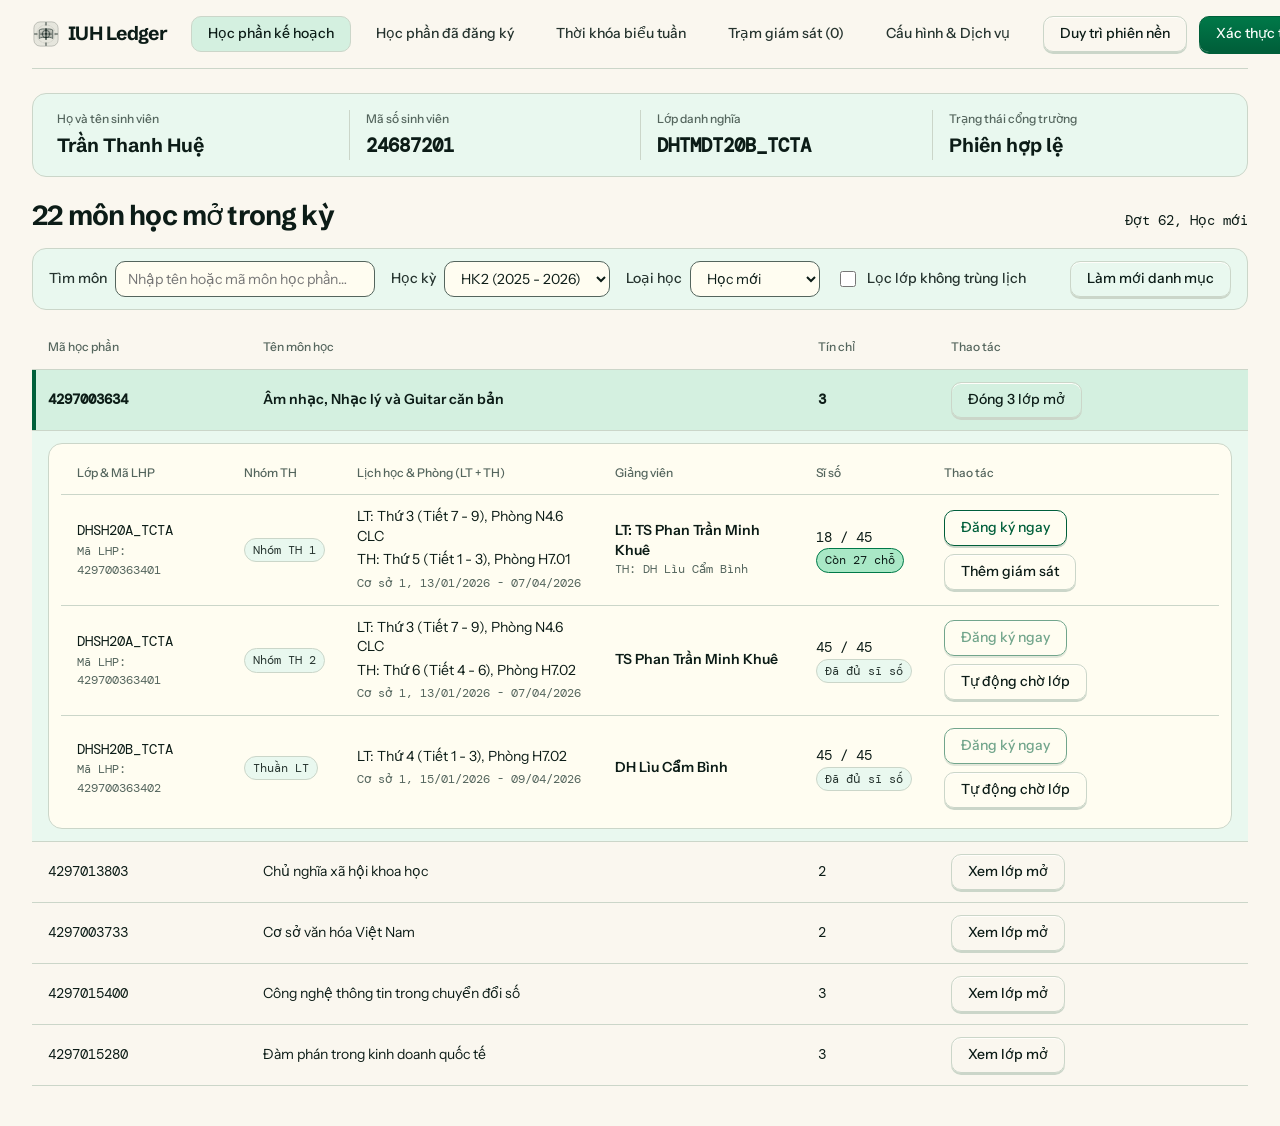
==== commit 36bf0c21: "style(gui): refine layout hierarchy, header topbar, student profile card, and drawer inset card" ====
--- a/iuh_sniper/gui/index.html
+++ b/iuh_sniper/gui/index.html
@@ -52,40 +52,11 @@
       </div>
 
       <div class="topbar__right">
-        <div class="control-group">
-          <label for="semester-select" class="control-label">Học kỳ</label>
-          <select id="semester-select" name="semester" class="field-select" onchange="onSemesterChange(this.value)">
-            <option value="66">HK3 (2026 - 2027)</option>
-            <option value="65">HK2 (2026 - 2027)</option>
-            <option value="64">HK1 (2026 - 2027)</option>
-            <option value="63">HK3 (2025 - 2026)</option>
-            <option value="62" selected>HK2 (2025 - 2026)</option>
-            <option value="61">HK1 (2025 - 2026)</option>
-            <option value="60">HK3 (2024 - 2025)</option>
-            <option value="59">HK2 (2024 - 2025)</option>
-            <option value="58">HK1 (2024 - 2025)</option>
-          </select>
-        </div>
-
-        <div class="control-group">
-          <label for="loai-dk-select" class="control-label">Loại học</label>
-          <select id="loai-dk-select" name="loai_dk" class="field-select" onchange="onFilterChange()">
-            <option value="1" selected>Học mới</option>
-            <option value="2">Học lại</option>
-            <option value="3">Học cải thiện</option>
-          </select>
-        </div>
-
-        <label for="chk-no-conflict" class="checkbox-control">
-          <input type="checkbox" id="chk-no-conflict" name="no_conflict" onchange="onFilterChange()">
-          <span>Không trùng lịch</span>
-        </label>
-
         <button type="button" class="btn" id="btn-radar-toggle" onclick="toggleRadar()">
           <span id="radar-label">Duy trì phiên nền</span>
         </button>
 
-        <button type="button" class="btn" id="btn-auth-modal" onclick="openLoginModal()">
+        <button type="button" class="btn btn--primary" id="btn-auth-modal" onclick="openLoginModal()">
           Xác thực tài khoản
         </button>
       </div>
@@ -115,14 +86,46 @@
       <section class="ledger-section" id="view-open" aria-labelledby="heading-open-subjects">
         <div class="section-header">
           <h1 id="heading-open-subjects">22 môn học mở trong kỳ</h1>
-          <span class="mono" id="subject-count-meta">Đợt 62 · Học mới</span>
+          <span class="mono" id="subject-count-meta">Đợt 62, Học mới</span>
         </div>
 
         <div class="filter-bar">
-          <div class="control-group">
-            <label for="subject-search" class="control-label">Tìm môn</label>
-            <input type="search" id="subject-search" name="search" class="field-input" placeholder="Nhập tên hoặc mã môn…" oninput="filterSubjects(this.value)">
+          <div class="filter-bar__left">
+            <div class="control-group filter-search-group">
+              <label for="subject-search" class="control-label">Tìm môn</label>
+              <input type="search" id="subject-search" name="search" class="field-input filter-search-input" placeholder="Nhập tên hoặc mã môn học phần…" oninput="filterSubjects(this.value)">
+            </div>
+
+            <div class="control-group">
+              <label for="semester-select" class="control-label">Học kỳ</label>
+              <select id="semester-select" name="semester" class="field-select" onchange="onSemesterChange(this.value)">
+                <option value="66">HK3 (2026 - 2027)</option>
+                <option value="65">HK2 (2026 - 2027)</option>
+                <option value="64">HK1 (2026 - 2027)</option>
+                <option value="63">HK3 (2025 - 2026)</option>
+                <option value="62" selected>HK2 (2025 - 2026)</option>
+                <option value="61">HK1 (2025 - 2026)</option>
+                <option value="60">HK3 (2024 - 2025)</option>
+                <option value="59">HK2 (2024 - 2025)</option>
+                <option value="58">HK1 (2024 - 2025)</option>
+              </select>
+            </div>
+
+            <div class="control-group">
+              <label for="loai-dk-select" class="control-label">Loại học</label>
+              <select id="loai-dk-select" name="loai_dk" class="field-select" onchange="onFilterChange()">
+                <option value="1" selected>Học mới</option>
+                <option value="2">Học lại</option>
+                <option value="3">Học cải thiện</option>
+              </select>
+            </div>
+
+            <label for="chk-no-conflict" class="checkbox-control">
+              <input type="checkbox" id="chk-no-conflict" name="no_conflict" onchange="onFilterChange()">
+              <span>Lọc lớp không trùng lịch</span>
+            </label>
           </div>
+
           <button type="button" class="btn" onclick="reloadSubjects()">Làm mới danh mục</button>
         </div>
 
@@ -172,100 +175,103 @@
               </tr>
               <tr id="drawer-003634">
                 <td colspan="4" class="class-drawer">
-                  <table class="ledger-table" aria-label="Danh sách lớp học phần Âm nhạc">
-                    <thead>
-                      <tr>
-                        <th scope="col">Lớp &amp; Mã LHP</th>
-                        <th scope="col">Nhóm TH</th>
-                        <th scope="col">Lịch học &amp; Phòng (LT + TH)</th>
-                        <th scope="col">Giảng viên</th>
-                        <th scope="col">Sĩ số</th>
-                        <th scope="col">Thao tác</th>
-                      </tr>
-                    </thead>
-                    <tbody>
-                      <tr>
-                        <td>
-                          <div class="mono">DHSH20A_TCTA</div>
-                          <div class="schedule-meta">Mã LHP: 429700363401</div>
-                        </td>
-                        <td><span class="stamp-badge stamp-badge--neutral">Nhóm TH 1</span></td>
-                        <td>
-                          <div class="schedule-stack">
-                            <div class="schedule-line">LT: Thứ 3 (Tiết 7 - 9) · Phòng N4.6 CLC</div>
-                            <div class="schedule-line">TH: Thứ 5 (Tiết 1 - 3) · Phòng H7.01</div>
-                            <div class="schedule-meta">Cơ sở 1 · 13/01/2026 - 07/04/2026</div>
-                          </div>
-                        </td>
-                        <td>
-                          <div class="lecturer-name">LT: TS Phan Trần Minh Khuê · TH: DH Lìu Cẩm Bình</div>
-                        </td>
-                        <td>
-                          <div class="mono">18 / 45</div>
-                          <div><span class="stamp-badge">Còn 27 chỗ</span></div>
-                        </td>
-                        <td>
-                          <div class="btn-row-actions">
-                            <button type="button" class="btn btn--accent-outline" onclick="triggerDirectRegister('62', 'CqLpKkViKTvbXLsCooUfPg', 1, 1, '', 'Âm nhạc, Nhạc lý và Guitar căn bản', 'DHSH20A_TCTA')">Đăng ký ngay</button>
-                            <button type="button" class="btn" onclick="addTargetToQueue('62', '003634', '4297003634', 'Âm nhạc, Nhạc lý và Guitar căn bản', 'CqLpKkViKTvbXLsCooUfPg', 'DHSH20A_TCTA', 1, 1, '')">Đưa vào khay săn</button>
-                          </div>
-                        </td>
-                      </tr>
-                      <tr>
-                        <td>
-                          <div class="mono">DHSH20A_TCTA</div>
-                          <div class="schedule-meta">Mã LHP: 429700363401</div>
-                        </td>
-                        <td><span class="stamp-badge stamp-badge--neutral">Nhóm TH 2</span></td>
-                        <td>
-                          <div class="schedule-stack">
-                            <div class="schedule-line">LT: Thứ 3 (Tiết 7 - 9) · Phòng N4.6 CLC</div>
-                            <div class="schedule-line">TH: Thứ 6 (Tiết 4 - 6) · Phòng H7.02</div>
-                            <div class="schedule-meta">Cơ sở 1 · 13/01/2026 - 07/04/2026</div>
-                          </div>
-                        </td>
-                        <td>
-                          <div class="lecturer-name">TS Phan Trần Minh Khuê</div>
-                        </td>
-                        <td>
-                          <div class="mono">45 / 45</div>
-                          <div><span class="stamp-badge stamp-badge--neutral">Đã đủ sĩ số</span></div>
-                        </td>
-                        <td>
-                          <div class="btn-row-actions">
-                            <button type="button" class="btn btn--accent-outline" disabled>Đăng ký ngay</button>
-                            <button type="button" class="btn" onclick="addTargetToQueue('62', '003634', '4297003634', 'Âm nhạc, Nhạc lý và Guitar căn bản', 'CqLpKkViKTvbXLsCooUfPg', 'DHSH20A_TCTA', 2, 1, '')">Canh người nhả</button>
-                          </div>
-                        </td>
-                      </tr>
-                      <tr>
-                        <td>
-                          <div class="mono">DHSH20B_TCTA</div>
-                          <div class="schedule-meta">Mã LHP: 429700363402</div>
-                        </td>
-                        <td><span class="stamp-badge stamp-badge--neutral">Thuần LT</span></td>
-                        <td>
-                          <div class="schedule-stack">
-                            <div class="schedule-line">LT: Thứ 4 (Tiết 1 - 3) · Phòng H7.02</div>
-                            <div class="schedule-meta">Cơ sở 1 · 15/01/2026 - 09/04/2026</div>
-                          </div>
-                        </td>
-                        <td>
-                          <div class="lecturer-name">DH Lìu Cẩm Bình</div>
-                        </td>
-                        <td>
-                          <div class="mono">45 / 45</div>
-                          <div><span class="stamp-badge stamp-badge--neutral">Đã đủ sĩ số</span></div>
-                        </td>
-                        <td>
-                          <div class="btn-row-actions">
-                            <button type="button" class="btn btn--accent-outline" disabled>Đăng ký ngay</button>
-                            <button type="button" class="btn" onclick="addTargetToQueue('62', '003634', '4297003634', 'Âm nhạc, Nhạc lý và Guitar căn bản', 'sLeefKjYzKhtMOL0u6nFtg', 'DHSH20B_TCTA', null, 1, '')">Canh người nhả</button>
-                          </div>
-                        </td>
-                      </tr>
-                    </tbody>
-                  </table>
+                  <div class="drawer-inner-card">
+                    <table class="ledger-table drawer-subtable" aria-label="Danh sách lớp học phần Âm nhạc">
+                      <thead>
+                        <tr>
+                          <th scope="col">Lớp &amp; Mã LHP</th>
+                          <th scope="col">Nhóm TH</th>
+                          <th scope="col">Lịch học &amp; Phòng (LT + TH)</th>
+                          <th scope="col">Giảng viên</th>
+                          <th scope="col">Sĩ số</th>
+                          <th scope="col">Thao tác</th>
+                        </tr>
+                      </thead>
+                      <tbody>
+                        <tr>
+                          <td>
+                            <div class="mono">DHSH20A_TCTA</div>
+                            <div class="schedule-meta">Mã LHP: 429700363401</div>
+                          </td>
+                          <td><span class="stamp-badge stamp-badge--neutral">Nhóm TH 1</span></td>
+                          <td>
+                            <div class="schedule-stack">
+                              <div class="schedule-line">LT: Thứ 3 (Tiết 7 - 9), Phòng N4.6 CLC</div>
+                              <div class="schedule-line">TH: Thứ 5 (Tiết 1 - 3), Phòng H7.01</div>
+                              <div class="schedule-meta">Cơ sở 1, 13/01/2026 - 07/04/2026</div>
+                            </div>
+                          </td>
+                          <td>
+                            <div class="lecturer-name">LT: TS Phan Trần Minh Khuê</div>
+                            <div class="schedule-meta">TH: DH Lìu Cẩm Bình</div>
+                          </td>
+                          <td>
+                            <div class="mono">18 / 45</div>
+                            <div><span class="stamp-badge">Còn 27 chỗ</span></div>
+                          </td>
+                          <td>
+                            <div class="btn-row-actions">
+                              <button type="button" class="btn btn--accent-outline" onclick="triggerDirectRegister('62', 'CqLpKkViKTvbXLsCooUfPg', 1, 1, '', 'Âm nhạc, Nhạc lý và Guitar căn bản', 'DHSH20A_TCTA')">Đăng ký ngay</button>
+                              <button type="button" class="btn" onclick="addTargetToQueue('62', '003634', '4297003634', 'Âm nhạc, Nhạc lý và Guitar căn bản', 'CqLpKkViKTvbXLsCooUfPg', 'DHSH20A_TCTA', 1, 1, '')">Thêm giám sát</button>
+                            </div>
+                          </td>
+                        </tr>
+                        <tr>
+                          <td>
+                            <div class="mono">DHSH20A_TCTA</div>
+                            <div class="schedule-meta">Mã LHP: 429700363401</div>
+                          </td>
+                          <td><span class="stamp-badge stamp-badge--neutral">Nhóm TH 2</span></td>
+                          <td>
+                            <div class="schedule-stack">
+                              <div class="schedule-line">LT: Thứ 3 (Tiết 7 - 9), Phòng N4.6 CLC</div>
+                              <div class="schedule-line">TH: Thứ 6 (Tiết 4 - 6), Phòng H7.02</div>
+                              <div class="schedule-meta">Cơ sở 1, 13/01/2026 - 07/04/2026</div>
+                            </div>
+                          </td>
+                          <td>
+                            <div class="lecturer-name">TS Phan Trần Minh Khuê</div>
+                          </td>
+                          <td>
+                            <div class="mono">45 / 45</div>
+                            <div><span class="stamp-badge stamp-badge--neutral">Đã đủ sĩ số</span></div>
+                          </td>
+                          <td>
+                            <div class="btn-row-actions">
+                              <button type="button" class="btn btn--accent-outline" disabled>Đăng ký ngay</button>
+                              <button type="button" class="btn" onclick="addTargetToQueue('62', '003634', '4297003634', 'Âm nhạc, Nhạc lý và Guitar căn bản', 'CqLpKkViKTvbXLsCooUfPg', 'DHSH20A_TCTA', 2, 1, '')">Tự động chờ lớp</button>
+                            </div>
+                          </td>
+                        </tr>
+                        <tr>
+                          <td>
+                            <div class="mono">DHSH20B_TCTA</div>
+                            <div class="schedule-meta">Mã LHP: 429700363402</div>
+                          </td>
+                          <td><span class="stamp-badge stamp-badge--neutral">Thuần LT</span></td>
+                          <td>
+                            <div class="schedule-stack">
+                              <div class="schedule-line">LT: Thứ 4 (Tiết 1 - 3), Phòng H7.02</div>
+                              <div class="schedule-meta">Cơ sở 1, 15/01/2026 - 09/04/2026</div>
+                            </div>
+                          </td>
+                          <td>
+                            <div class="lecturer-name">DH Lìu Cẩm Bình</div>
+                          </td>
+                          <td>
+                            <div class="mono">45 / 45</div>
+                            <div><span class="stamp-badge stamp-badge--neutral">Đã đủ sĩ số</span></div>
+                          </td>
+                          <td>
+                            <div class="btn-row-actions">
+                              <button type="button" class="btn btn--accent-outline" disabled>Đăng ký ngay</button>
+                              <button type="button" class="btn" onclick="addTargetToQueue('62', '003634', '4297003634', 'Âm nhạc, Nhạc lý và Guitar căn bản', 'sLeefKjYzKhtMOL0u6nFtg', 'DHSH20B_TCTA', null, 1, '')">Tự động chờ lớp</button>
+                            </div>
+                          </td>
+                        </tr>
+                      </tbody>
+                    </table>
+                  </div>
                 </td>
               </tr>
               <tr class="ledger-row" data-mamh="013803" data-mahp="4297013803" data-mamoncha="" tabindex="0" aria-expanded="false" onmouseenter="prefetchSubjectClasses('013803', '4297013803', 'Chủ nghĩa xã hội khoa học', '')" onclick="inspectSubjectClasses('013803', '4297013803', 'Chủ nghĩa xã hội khoa học', '')" onkeydown="handleRowKey(event, '013803', '4297013803', 'Chủ nghĩa xã hội khoa học', '')">
@@ -376,7 +382,7 @@
               <button type="button" class="btn btn-segmented" id="btn-sched-mode-preview" onclick="setScheduleMode('preview')">Lịch dự kiến ghép lớp</button>
             </div>
           </div>
-          <span class="mono" id="schedule-stat-meta">7 buổi học · 18 tín chỉ</span>
+          <span class="mono" id="schedule-stat-meta">7 buổi học, 18 tín chỉ</span>
         </div>
 
         <!-- SCHEDULE CLASSIFICATION LEGEND (5 nhóm màu chuẩn từ cổng sv.iuh.edu.vn) -->
@@ -504,7 +510,7 @@
             </div>
 
             <div class="btn-row-actions">
-              <button type="button" class="btn btn--primary" id="btn-sniper-start" onclick="toggleSniperLoop()">
+              <button type="button" class="btn btn--accent-outline" id="btn-sniper-start" onclick="toggleSniperLoop()">
                 Kích hoạt tự động ghi danh
               </button>
               <button type="button" class="btn" onclick="runSniperSweepOnce()">
@@ -609,13 +615,13 @@
             <div class="ticket-stub">
               <div>
                 <strong>Cổng trường sv.iuh.edu.vn</strong>
-                <div class="schedule-meta" id="settings-session-summary">Tài khoản 24687201 · Session hoạt động</div>
+                <div class="schedule-meta" id="settings-session-summary">Tài khoản 24687201, Session hoạt động</div>
               </div>
               <button type="button" class="btn" onclick="openLoginModal()">Xác thực lại</button>
             </div>
 
             <div class="btn-row-actions" style="margin-top: var(--space-lg);">
-              <button type="button" class="btn btn--primary" id="btn-save-settings" onclick="saveSettingsFromForm()">
+              <button type="button" class="btn btn--accent-outline" id="btn-save-settings" onclick="saveSettingsFromForm()">
                 Lưu cấu hình hệ thống
               </button>
               <button type="button" class="btn" onclick="testNotificationChime()">
@@ -640,7 +646,7 @@
       <div class="ticket-stub" id="modal-session-diag" style="margin-bottom: var(--space-sm);">
         <div>
           <strong>Trạng thái phiên làm việc</strong>
-          <div class="schedule-meta" id="modal-session-text">Đang kết nối: sv.iuh.edu.vn · Cookie ASC.AUTH</div>
+          <div class="schedule-meta" id="modal-session-text">Đang kết nối: sv.iuh.edu.vn, Cookie ASC.AUTH</div>
         </div>
         <button type="button" class="btn" style="height: 28px; padding-inline: var(--space-xs); font-size: var(--text-xs);" onclick="logoutSession()">Đăng xuất</button>
       </div>
@@ -670,7 +676,7 @@
       </div>
 
       <div class="btn-row-actions">
-        <button type="submit" class="btn btn--primary" id="btn-submit-login">
+        <button type="submit" class="btn btn--accent-outline" id="btn-submit-login">
           Đăng nhập và lưu phiên
         </button>
         <button type="button" class="btn" onclick="closeLoginModal()">
--- a/iuh_sniper/gui/app.css
+++ b/iuh_sniper/gui/app.css
@@ -16,10 +16,10 @@
   width: 100%;
   max-width: var(--container);
   margin-inline: auto;
-  padding: var(--space-lg) var(--gutter) var(--space-2xl);
-  display: flex;
-  flex-direction: column;
-  gap: var(--space-xl);
+  padding: var(--space-md) var(--gutter) var(--space-xl);
+  display: flex;
+  flex-direction: column;
+  gap: var(--space-lg);
 }
 
 .topbar {
@@ -102,7 +102,7 @@
   display: flex;
   align-items: center;
   gap: var(--space-sm);
-  flex-wrap: wrap;
+  flex-wrap: nowrap;
 }
 
 .control-group {
@@ -186,14 +186,16 @@
 .student-bar {
   display: grid;
   grid-template-columns: repeat(4, minmax(0, 1fr));
-  padding-block: var(--space-md);
-  border-bottom: var(--rule-hair) solid var(--color-rule);
+  padding: var(--space-md) var(--space-lg);
+  background-color: var(--color-paper-2);
+  border: var(--rule-hair) solid var(--color-rule);
+  border-radius: var(--radius-card);
 }
 
 .stat-item {
   display: flex;
   flex-direction: column;
-  gap: var(--space-2xs);
+  gap: var(--space-3xs);
   padding-inline: var(--space-md);
   border-left: var(--rule-hair) solid var(--color-rule);
 }
@@ -256,7 +258,21 @@
   gap: var(--space-md);
   padding: var(--space-sm) var(--space-md);
   background-color: var(--color-paper-2);
+  border: var(--rule-hair) solid var(--color-rule);
   border-radius: var(--radius-card);
+  flex-wrap: wrap;
+}
+
+.filter-bar__left {
+  display: flex;
+  align-items: center;
+  gap: var(--space-md);
+  flex-wrap: wrap;
+  flex: 1 1 auto;
+}
+
+.filter-search-input {
+  min-width: 260px;
 }
 
 .ledger-table {
@@ -293,17 +309,39 @@
 
 .ledger-row--selected,
 .ledger-row[aria-expanded="true"] {
-  background-color: var(--color-accent-soft);
+  background-color: var(--color-paper-3);
+  font-weight: 600;
+}
+
+.ledger-row--selected td:first-child,
+.ledger-row[aria-expanded="true"] td:first-child {
+  box-shadow: inset 4px 0 0 var(--color-accent-deep);
 }
 
 .class-drawer {
   background-color: var(--color-paper-2);
-  padding: var(--space-sm);
+  padding: var(--space-md) var(--space-lg);
+}
+
+.drawer-inner-card {
+  background-color: var(--light);
+  border: var(--rule-hair) solid var(--color-rule);
+  border-radius: var(--radius-card);
+  padding: var(--space-xs) var(--space-sm);
 }
 
 .class-drawer .ledger-table th,
 .class-drawer .ledger-table td {
-  padding: var(--space-xs) var(--space-sm);
+  padding: var(--space-sm) var(--space-md);
+}
+
+.drawer-subtable tr:last-child td {
+  border-bottom: 0;
+}
+
+.num {
+  font-family: var(--font-outlier);
+  font-variant-numeric: tabular-nums;
 }
 
 .plastic-tray {
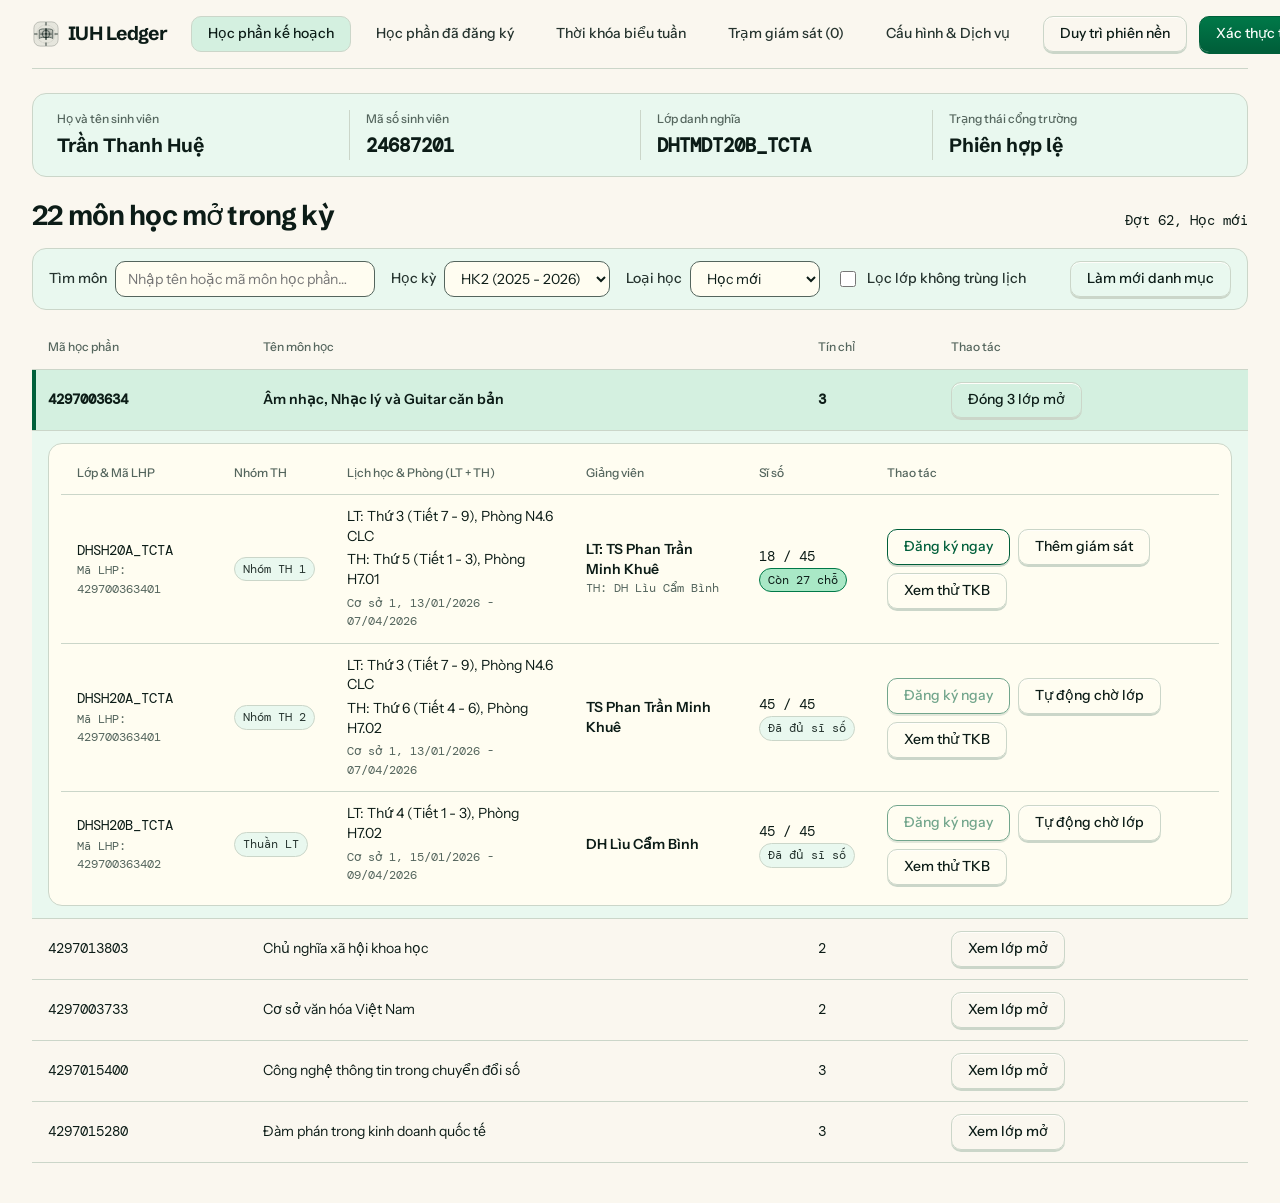
==== commit d1aaa9df: "feat(schedule): fix registered class schedule GUID extraction, add live preview & conflict detection" ====
--- a/iuh_sniper/gui/index.html
+++ b/iuh_sniper/gui/index.html
@@ -213,6 +213,7 @@
                             <div class="btn-row-actions">
                               <button type="button" class="btn btn--accent-outline" onclick="triggerDirectRegister('62', 'CqLpKkViKTvbXLsCooUfPg', 1, 1, '', 'Âm nhạc, Nhạc lý và Guitar căn bản', 'DHSH20A_TCTA')">Đăng ký ngay</button>
                               <button type="button" class="btn" onclick="addTargetToQueue('62', '003634', '4297003634', 'Âm nhạc, Nhạc lý và Guitar căn bản', 'CqLpKkViKTvbXLsCooUfPg', 'DHSH20A_TCTA', 1, 1, '')">Thêm giám sát</button>
+                              <button type="button" class="btn" onclick="previewClassOnSchedule('62', '003634', '429700363401', 'Âm nhạc, Nhạc lý và Guitar căn bản', 'CqLpKkViKTvbXLsCooUfPg', 'DHSH20A_TCTA', 1)">Xem thử TKB</button>
                             </div>
                           </td>
                         </tr>
@@ -240,6 +241,7 @@
                             <div class="btn-row-actions">
                               <button type="button" class="btn btn--accent-outline" disabled>Đăng ký ngay</button>
                               <button type="button" class="btn" onclick="addTargetToQueue('62', '003634', '4297003634', 'Âm nhạc, Nhạc lý và Guitar căn bản', 'CqLpKkViKTvbXLsCooUfPg', 'DHSH20A_TCTA', 2, 1, '')">Tự động chờ lớp</button>
+                              <button type="button" class="btn" onclick="previewClassOnSchedule('62', '003634', '429700363401', 'Âm nhạc, Nhạc lý và Guitar căn bản', 'CqLpKkViKTvbXLsCooUfPg', 'DHSH20A_TCTA', 2)">Xem thử TKB</button>
                             </div>
                           </td>
                         </tr>
@@ -266,6 +268,7 @@
                             <div class="btn-row-actions">
                               <button type="button" class="btn btn--accent-outline" disabled>Đăng ký ngay</button>
                               <button type="button" class="btn" onclick="addTargetToQueue('62', '003634', '4297003634', 'Âm nhạc, Nhạc lý và Guitar căn bản', 'sLeefKjYzKhtMOL0u6nFtg', 'DHSH20B_TCTA', null, 1, '')">Tự động chờ lớp</button>
+                              <button type="button" class="btn" onclick="previewClassOnSchedule('62', '003634', '429700363402', 'Âm nhạc, Nhạc lý và Guitar căn bản', 'sLeefKjYzKhtMOL0u6nFtg', 'DHSH20B_TCTA', null)">Xem thử TKB</button>
                             </div>
                           </td>
                         </tr>
@@ -376,22 +379,25 @@
       <section class="ledger-section" id="view-schedule" aria-labelledby="heading-schedule" hidden>
         <div class="section-header">
           <div class="schedule-header-controls">
-            <h2 id="heading-schedule">Thời khóa biểu tuần (26/10/2026 - 01/11/2026)</h2>
+            <h2 id="heading-schedule">Thời khóa biểu tổng quan học kỳ</h2>
             <div class="btn-group-segmented" role="group" aria-label="Chế độ hiển thị thời khóa biểu">
-              <button type="button" class="btn btn-segmented active" id="btn-sched-mode-official" onclick="setScheduleMode('official')">Lịch chính thức</button>
-              <button type="button" class="btn btn-segmented" id="btn-sched-mode-preview" onclick="setScheduleMode('preview')">Lịch dự kiến ghép lớp</button>
+              <button type="button" class="btn btn-segmented active" id="btn-sched-mode-preview" onclick="setScheduleMode('preview')">Tổng quan ghép lớp (Đã ĐK + Dự kiến)</button>
+              <button type="button" class="btn btn-segmented" id="btn-sched-mode-official" onclick="setScheduleMode('official')">Chỉ lớp đã đăng ký</button>
             </div>
           </div>
-          <span class="mono" id="schedule-stat-meta">7 buổi học, 18 tín chỉ</span>
-        </div>
-
-        <!-- SCHEDULE CLASSIFICATION LEGEND (5 nhóm màu chuẩn từ cổng sv.iuh.edu.vn) -->
+          <span class="mono" id="schedule-stat-meta">Đang đồng bộ lịch học…</span>
+        </div>
+
+        <div id="schedule-conflict-banner" class="inline-banner" role="status" aria-live="polite" hidden></div>
+
+        <!-- SCHEDULE CLASSIFICATION LEGEND (5 nhóm màu chuẩn từ cổng sv.iuh.edu.vn + Dự kiến + Trùng lịch) -->
         <div class="schedule-legend" aria-label="Chú giải phân loại lịch học">
           <div class="legend-item"><span class="legend-pill legend-pill--theory"></span><span>Lịch học lý thuyết</span></div>
           <div class="legend-item"><span class="legend-pill legend-pill--practice"></span><span>Lịch học thực hành</span></div>
           <div class="legend-item"><span class="legend-pill legend-pill--online"></span><span>Lịch học trực tuyến</span></div>
           <div class="legend-item"><span class="legend-pill legend-pill--exam"></span><span>Lịch thi</span></div>
-          <div class="legend-item"><span class="legend-pill legend-pill--suspended"></span><span>Lịch tạm ngưng</span></div>
+          <div class="legend-item"><span class="legend-pill legend-pill--preview"></span><span>Lớp dự kiến (Trạm giám sát / Xem thử)</span></div>
+          <div class="legend-item"><span class="legend-pill legend-pill--conflict"></span><span>Trùng tiết học</span></div>
         </div>
 
         <!-- TIMETABLE GRID MATRIX (7 ngày x 3 ca học: Sáng, Chiều, Tối) -->
@@ -400,13 +406,13 @@
             <thead>
               <tr>
                 <th scope="col" class="th-shift">Ca học</th>
-                <th scope="col" class="th-weekday">Thứ 2<span class="date-chip">26/10/2026</span></th>
-                <th scope="col" class="th-weekday">Thứ 3<span class="date-chip">27/10/2026</span></th>
-                <th scope="col" class="th-weekday">Thứ 4<span class="date-chip">28/10/2026</span></th>
-                <th scope="col" class="th-weekday">Thứ 5<span class="date-chip">29/10/2026</span></th>
-                <th scope="col" class="th-weekday">Thứ 6<span class="date-chip">30/10/2026</span></th>
-                <th scope="col" class="th-weekday">Thứ 7<span class="date-chip">31/10/2026</span></th>
-                <th scope="col" class="th-weekday">Chủ nhật<span class="date-chip">01/11/2026</span></th>
+                <th scope="col" class="th-weekday">Thứ 2</th>
+                <th scope="col" class="th-weekday">Thứ 3</th>
+                <th scope="col" class="th-weekday">Thứ 4</th>
+                <th scope="col" class="th-weekday">Thứ 5</th>
+                <th scope="col" class="th-weekday">Thứ 6</th>
+                <th scope="col" class="th-weekday">Thứ 7</th>
+                <th scope="col" class="th-weekday">Chủ nhật</th>
               </tr>
             </thead>
             <tbody>
--- a/iuh_sniper/gui/app.css
+++ b/iuh_sniper/gui/app.css
@@ -707,6 +707,15 @@
   border-color: var(--color-sched-suspended-border);
 }
 
+.legend-pill--preview {
+  background-color: var(--color-accent-soft);
+  border: 2px dashed var(--color-accent-deep);
+}
+
+.legend-pill--conflict {
+  background-color: var(--color-sched-suspended-bg);
+  border: 2px solid var(--color-error);
+}
 .schedule-scroll-wrap {
   width: 100%;
   overflow-x: auto;
@@ -828,9 +837,20 @@
 .sched-card--preview {
   border-style: dashed;
   border-width: 2px;
-  outline: var(--rule-hair) solid var(--color-accent);
-}
-
+  border-color: var(--color-accent-deep);
+}
+
+.sched-card--conflict {
+  background-color: var(--color-sched-suspended-bg);
+  border: 2px solid var(--color-error);
+  color: var(--color-sched-suspended-ink);
+}
+
+.stamp-badge--conflict {
+  background-color: var(--color-error);
+  color: var(--light);
+  border-color: var(--color-error);
+}
 .sched-card__title {
   font-weight: 700;
   font-size: 11px;
